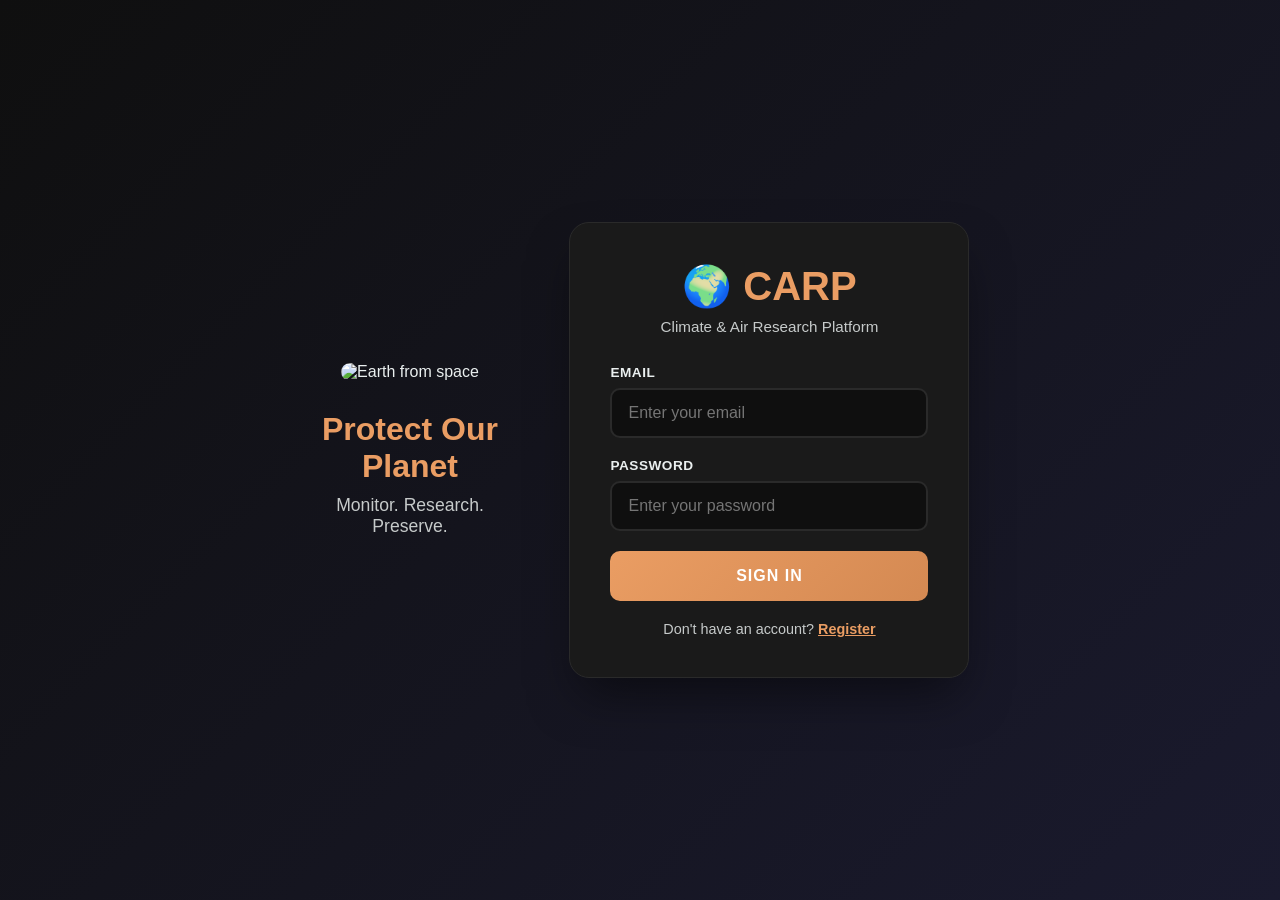
==== index.html @ 985a2e58 "Design Overhaul & Implementation of Features V1" ====
<!DOCTYPE html>
<html lang="en">
<head>
    <meta charset="UTF-8">
    <meta name="viewport" content="width=device-width, initial-scale=1.0">
    <title>CARP – Climate & Air Research Platform</title>
    <script src="https://cdn.jsdelivr.net/npm/chart.js"></script>
    <link rel="stylesheet" href="https://unpkg.com/leaflet@1.9.4/dist/leaflet.css" />
    <script src="https://unpkg.com/leaflet@1.9.4/dist/leaflet.js"></script>
    <style>
        * {
            margin: 0;
            padding: 0;
            box-sizing: border-box;
        }

        :root {
            --primary: #EA9D63;
            --primary-dark: #d48952;
            --bg-dark: #0F0F0F;
            --surface-dark: #1A1A1A;
            --surface-dark-2: #252525;
            --accent-blue: #A2B7C7;
            --accent-green: #27AE60;
            --accent-red: #E74C3C;
            --text-dark: #EAEFEF;
            --muted-dark: #C6CACA;
            --border-dark: #2A2A2A;
            --danger: #E74C3C;
            --warning: #F39C12;
            --success: #27AE60;
            
            --bg-light: #F5F7FA;
            --surface-light: #FFFFFF;
            --surface-light-2: #F0F2F5;
            --text-light: #111111;
            --muted-light: #6B7280;
            --border-light: #E5E7EB;
        }

        body {
            font-family: 'Segoe UI', Tahoma, Geneva, Verdana, sans-serif;
            background-color: #0F0F0F;
            color: #EAEFEF;
            min-height: 100vh;
            transition: all 0.3s ease;
        }

        body.light-mode {
            background-color: #F5F7FA;
            color: #111111;
        }

        /* Auth Container - MUST BE VISIBLE BY DEFAULT */
        #auth-container {
            position: fixed;
            top: 0;
            left: 0;
            width: 100%;
            height: 100%;
            background: linear-gradient(135deg, #0F0F0F 0%, #1a1a2e 100%);
            display: flex;
            justify-content: center;
            align-items: center;
            z-index: 1000;
        }

        body.light-mode #auth-container {
            background: linear-gradient(135deg, #F5F7FA 0%, #e8eaf6 100%);
        }

        .auth-wrapper {
            display: flex;
            gap: 60px;
            align-items: center;
            max-width: 1100px;
            padding: 20px;
        }

        .auth-visual {
            flex: 1;
            text-align: center;
        }

        .auth-visual img {
            width: 400px;
            height: 400px;
            object-fit: cover;
            border-radius: 20px;
            box-shadow: 0 25px 50px -12px rgba(234, 157, 99, 0.4);
        }

        .auth-visual h2 {
            margin-top: 30px;
            font-size: 2rem;
            color: #EA9D63;
            font-weight: 700;
        }

        .auth-visual p {
            margin-top: 10px;
            color: #C6CACA;
            font-size: 1.1rem;
        }

        .auth-box {
            flex: 0 0 400px;
            background: #1A1A1A;
            padding: 40px;
            border-radius: 20px;
            border: 1px solid #2A2A2A;
            box-shadow: 0 25px 50px -12px rgba(0, 0, 0, 0.5);
        }

        body.light-mode .auth-box {
            background: #FFFFFF;
            border: 1px solid #E5E7EB;
        }

        .auth-logo {
            text-align: center;
            margin-bottom: 30px;
        }

        .auth-logo h1 {
            color: #EA9D63;
            font-size: 2.5rem;
            margin-bottom: 8px;
        }

        .auth-logo p {
            color: #C6CACA;
            font-size: 0.95rem;
        }

        body.light-mode .auth-logo p {
            color: #6B7280;
        }

        .form-group {
            margin-bottom: 20px;
        }

        .form-group label {
            display: block;
            margin-bottom: 8px;
            font-size: 0.85rem;
            font-weight: 600;
            color: #EAEFEF;
            text-transform: uppercase;
            letter-spacing: 0.5px;
        }

        body.light-mode .form-group label {
            color: #111111;
        }

        .form-group input {
            width: 100%;
            padding: 14px 16px;
            background: #0F0F0F;
            border: 2px solid #2A2A2A;
            border-radius: 10px;
            color: #EAEFEF;
            font-size: 1rem;
        }

        body.light-mode .form-group input {
            background: #F5F7FA;
            border: 2px solid #E5E7EB;
            color: #111111;
        }

        .btn {
            width: 100%;
            padding: 16px;
            background: linear-gradient(135deg, #EA9D63 0%, #d48952 100%);
            color: white;
            border: none;
            border-radius: 10px;
            font-size: 1rem;
            font-weight: 700;
            cursor: pointer;
            transition: all 0.3s;
            text-transform: uppercase;
            letter-spacing: 1px;
        }

        .btn:hover {
            transform: translateY(-2px);
            box-shadow: 0 10px 30px rgba(234, 157, 99, 0.4);
        }

        .auth-toggle {
            text-align: center;
            margin-top: 20px;
            color: #C6CACA;
            font-size: 0.9rem;
        }

        body.light-mode .auth-toggle {
            color: #6B7280;
        }

        .auth-toggle span {
            color: #EA9D63;
            cursor: pointer;
            font-weight: 700;
            text-decoration: underline;
        }

        .error-msg {
            color: #E74C3C;
            text-align: center;
            margin-top: 15px;
            font-size: 0.9rem;
            padding: 8px;
            background: rgba(231, 76, 60, 0.1);
            border-radius: 8px;
            display: none;
        }

        .error-msg.show {
            display: block;
        }

        /* App Container - HIDDEN BY DEFAULT */
        #app-container {
            display: none;
        }

        #app-container.active {
            display: block;
        }

        /* Top Navigation */
        .top-nav {
            background: rgba(26, 26, 26, 0.95);
            border-bottom: 1px solid #2A2A2A;
            padding: 0 30px;
            display: flex;
            justify-content: space-between;
            align-items: center;
            position: sticky;
            top: 0;
            z-index: 100;
            backdrop-filter: blur(20px);
        }

        body.light-mode .top-nav {
            background: rgba(255, 255, 255, 0.95);
            border-bottom: 1px solid #E5E7EB;
        }

        .nav-brand h2 {
            color: #EA9D63;
            font-size: 1.6rem;
            padding: 15px 0;
        }

        .nav-links {
            display: flex;
            gap: 5px;
            list-style: none;
        }

        .nav-link {
            padding: 10px 18px;
            color: #C6CACA;
            text-decoration: none;
            border-radius: 8px;
            cursor: pointer;
            transition: all 0.3s;
            font-weight: 500;
            font-size: 0.9rem;
            border: none;
            background: none;
        }

        body.light-mode .nav-link {
            color: #6B7280;
        }

        .nav-link:hover, .nav-link.active {
            background: rgba(234, 157, 99, 0.1);
            color: #EA9D63;
        }

        .nav-actions {
            display: flex;
            align-items: center;
            gap: 15px;
        }

        .theme-toggle {
            background: #252525;
            border: 1px solid #2A2A2A;
            color: #EAEFEF;
            padding: 8px 16px;
            border-radius: 20px;
            cursor: pointer;
            font-size: 0.9rem;
            display: flex;
            align-items: center;
            gap: 8px;
        }

        body.light-mode .theme-toggle {
            background: #F0F2F5;
            border: 1px solid #E5E7EB;
            color: #111111;
        }

        .user-info {
            display: flex;
            align-items: center;
            gap: 10px;
        }

        .user-name {
            font-weight: 600;
            color: #EAEFEF;
        }

        body.light-mode .user-name {
            color: #111111;
        }

        .logout-btn {
            background: transparent;
            border: 2px solid #E74C3C;
            color: #E74C3C;
            padding: 6px 14px;
            border-radius: 6px;
            cursor: pointer;
            font-size: 0.8rem;
            font-weight: 600;
        }

        .logout-btn:hover {
            background: #E74C3C;
            color: white;
        }

        /* Main Content */
        .main-content {
            padding: 30px;
            max-width: 1400px;
            margin: 0 auto;
        }

        .page-section {
            display: none;
            animation: fadeIn 0.5s ease;
        }

        .page-section.active {
            display: block;
        }

        @keyframes fadeIn {
            from { opacity: 0; transform: translateY(20px); }
            to { opacity: 1; transform: translateY(0); }
        }

        .page-header {
            margin-bottom: 30px;
            display: flex;
            justify-content: space-between;
            align-items: flex-end;
        }

        .page-title h2 {
            font-size: 2.2rem;
            font-weight: 700;
            margin-bottom: 8px;
            color: #EAEFEF;
        }

        body.light-mode .page-title h2 {
            color: #111111;
        }

        .page-title p {
            color: #C6CACA;
        }

        body.light-mode .page-title p {
            color: #6B7280;
        }

        .btn-secondary {
            padding: 10px 20px;
            background: #252525;
            border: 1px solid #2A2A2A;
            color: #EAEFEF;
            border-radius: 10px;
            cursor: pointer;
            font-size: 0.9rem;
            font-weight: 600;
            transition: all 0.3s;
        }

        body.light-mode .btn-secondary {
            background: #F0F2F5;
            border: 1px solid #E5E7EB;
            color: #111111;
        }

        /* Stats */
        .stats-bar {
            display: grid;
            grid-template-columns: repeat(4, 1fr);
            gap: 20px;
            margin-bottom: 30px;
        }

        .stat-item {
            background: #1A1A1A;
            border: 1px solid #2A2A2A;
            border-radius: 16px;
            padding: 24px;
            text-align: center;
        }

        body.light-mode .stat-item {
            background: #FFFFFF;
            border: 1px solid #E5E7EB;
        }

        .stat-number {
            font-size: 2.2rem;
            font-weight: 800;
            color: #EA9D63;
            margin-bottom: 5px;
        }

        .stat-label {
            font-size: 0.85rem;
            color: #C6CACA;
            text-transform: uppercase;
            letter-spacing: 1px;
        }

        body.light-mode .stat-label {
            color: #6B7280;
        }

        /* Cards */
        .card-grid {
            display: grid;
            grid-template-columns: repeat(auto-fit, minmax(280px, 1fr));
            gap: 20px;
            margin-bottom: 30px;
        }

        .card {
            background: #1A1A1A;
            border: 1px solid #2A2A2A;
            border-radius: 16px;
            padding: 24px;
            transition: all 0.3s;
        }

        body.light-mode .card {
            background: #FFFFFF;
            border: 1px solid #E5E7EB;
        }

        .card:hover {
            transform: translateY(-5px);
            box-shadow: 0 20px 40px rgba(0,0,0,0.3);
        }

        .card-header {
            display: flex;
            justify-content: space-between;
            align-items: flex-start;
            margin-bottom: 15px;
        }

        .card-icon {
            width: 50px;
            height: 50px;
            border-radius: 12px;
            display: flex;
            align-items: center;
            justify-content: center;
            font-size: 1.5rem;
            background: rgba(234, 157, 99, 0.2);
        }

        .card-trend {
            display: flex;
            align-items: center;
            gap: 4px;
            font-size: 0.85rem;
            font-weight: 600;
            padding: 6px 12px;
            border-radius: 20px;
        }

        .trend-up { background: rgba(231, 76, 60, 0.15); color: #E74C3C; }
        .trend-down { background: rgba(39, 174, 96, 0.15); color: #27AE60; }
        .trend-stable { background: rgba(162, 183, 199, 0.15); color: #A2B7C7; }

        .card-label {
            font-size: 0.8rem;
            color: #C6CACA;
            text-transform: uppercase;
            letter-spacing: 1px;
            margin-bottom: 8px;
        }

        body.light-mode .card-label {
            color: #6B7280;
        }

        .card-value {
            font-size: 2.5rem;
            font-weight: 800;
            color: #EAEFEF;
            margin-bottom: 5px;
        }

        body.light-mode .card-value {
            color: #111111;
        }

        .card-unit {
            font-size: 0.9rem;
            color: #C6CACA;
        }

        body.light-mode .card-unit {
            color: #6B7280;
        }

        /* Image Cards */
        .image-card {
            position: relative;
            height: 200px;
            border-radius: 16px;
            overflow: hidden;
            cursor: pointer;
            border: 1px solid #2A2A2A;
        }

        body.light-mode .image-card {
            border: 1px solid #E5E7EB;
        }

        .image-card img {
            width: 100%;
            height: 100%;
            object-fit: cover;
            transition: transform 0.5s;
        }

        .image-card:hover img {
            transform: scale(1.1);
        }

        .image-card-overlay {
            position: absolute;
            bottom: 0;
            left: 0;
            right: 0;
            padding: 20px;
            background: linear-gradient(to top, rgba(0,0,0,0.9), transparent);
            color: white;
        }

        .image-card-title {
            font-size: 1.2rem;
            font-weight: 700;
            margin-bottom: 5px;
        }

        /* Charts */
        .chart-container {
            background: #1A1A1A;
            border: 1px solid #2A2A2A;
            border-radius: 16px;
            padding: 24px;
            margin-bottom: 24px;
        }

        body.light-mode .chart-container {
            background: #FFFFFF;
            border: 1px solid #E5E7EB;
        }

        .chart-header {
            display: flex;
            justify-content: space-between;
            align-items: center;
            margin-bottom: 20px;
        }

        .chart-title {
            font-size: 1.2rem;
            font-weight: 700;
            color: #EAEFEF;
        }

        body.light-mode .chart-title {
            color: #111111;
        }

        .chart-filters {
            display: flex;
            gap: 8px;
        }

        .filter-btn {
            padding: 6px 14px;
            background: #252525;
            border: 1px solid #2A2A2A;
            color: #C6CACA;
            border-radius: 8px;
            cursor: pointer;
            font-size: 0.8rem;
            font-weight: 600;
        }

        body.light-mode .filter-btn {
            background: #F0F2F5;
            border: 1px solid #E5E7EB;
            color: #6B7280;
        }

        .filter-btn.active, .filter-btn:hover {
            background: #EA9D63;
            color: white;
            border-color: #EA9D63;
        }

        /* Map */
        .map-container {
            background: #1A1A1A;
            border: 1px solid #2A2A2A;
            border-radius: 16px;
            overflow: hidden;
            margin-bottom: 24px;
        }

        body.light-mode .map-container {
            background: #FFFFFF;
            border: 1px solid #E5E7EB;
        }

        .map-header {
            padding: 20px 24px;
            border-bottom: 1px solid #2A2A2A;
            display: flex;
            justify-content: space-between;
            align-items: center;
        }

        body.light-mode .map-header {
            border-bottom: 1px solid #E5E7EB;
        }

        #map {
            height: 500px;
            width: 100%;
        }

        /* Tables */
        .table-container {
            background: #1A1A1A;
            border: 1px solid #2A2A2A;
            border-radius: 16px;
            overflow: hidden;
        }

        body.light-mode .table-container {
            background: #FFFFFF;
            border: 1px solid #E5E7EB;
        }

        .table-header {
            padding: 20px 24px;
            border-bottom: 1px solid #2A2A2A;
            display: flex;
            justify-content: space-between;
            align-items: center;
            flex-wrap: wrap;
            gap: 15px;
        }

        body.light-mode .table-header {
            border-bottom: 1px solid #E5E7EB;
        }

        .search-bar {
            flex: 1;
            min-width: 250px;
            padding: 12px 18px;
            background: #0F0F0F;
            border: 2px solid #2A2A2A;
            border-radius: 10px;
            color: #EAEFEF;
            font-size: 0.95rem;
        }

        body.light-mode .search-bar {
            background: #F5F7FA;
            border: 2px solid #E5E7EB;
            color: #111111;
        }

        .data-table {
            width: 100%;
            border-collapse: collapse;
        }

        .data-table th {
            background: #252525;
            color: #EA9D63;
            font-weight: 700;
            font-size: 0.75rem;
            text-transform: uppercase;
            letter-spacing: 1px;
            padding: 16px 24px;
            text-align: left;
        }

        body.light-mode .data-table th {
            background: #F0F2F5;
        }

        .data-table td {
            padding: 16px 24px;
            border-bottom: 1px solid #2A2A2A;
            color: #EAEFEF;
            font-size: 0.95rem;
        }

        body.light-mode .data-table td {
            border-bottom: 1px solid #E5E7EB;
            color: #111111;
        }

        .country-cell {
            display: flex;
            align-items: center;
            gap: 12px;
        }

        .badge {
            padding: 6px 14px;
            border-radius: 20px;
            font-size: 0.8rem;
            font-weight: 700;
            text-transform: uppercase;
        }

        .badge-good { background: rgba(39, 174, 96, 0.15); color: #27AE60; }
        .badge-moderate { background: rgba(243, 156, 18, 0.15); color: #F39C12; }
        .badge-poor { background: rgba(231, 76, 60, 0.15); color: #E74C3C; }
        .badge-hazardous { background: rgba(155, 89, 182, 0.15); color: #9B59B6; }

        /* Alerts */
        .alerts-grid {
            display: grid;
            gap: 16px;
        }

        .alert-card {
            background: #1A1A1A;
            border-radius: 16px;
            padding: 24px;
            display: flex;
            align-items: flex-start;
            gap: 20px;
            border: 1px solid #2A2A2A;
            border-left: 4px solid;
        }

        body.light-mode .alert-card {
            background: #FFFFFF;
            border: 1px solid #E5E7EB;
        }

        .alert-warning { border-left-color: #F39C12; }
        .alert-danger { border-left-color: #E74C3C; }
        .alert-success { border-left-color: #27AE60; }

        .alert-icon-box {
            width: 60px;
            height: 60px;
            border-radius: 16px;
            display: flex;
            align-items: center;
            justify-content: center;
            font-size: 1.8rem;
            flex-shrink: 0;
        }

        .alert-warning .alert-icon-box { background: rgba(245, 158, 11, 0.15); }
        .alert-danger .alert-icon-box { background: rgba(239, 68, 68, 0.15); }
        .alert-success .alert-icon-box { background: rgba(16, 185, 129, 0.15); }

        .alert-content h4 {
            font-size: 1.1rem;
            font-weight: 700;
            margin-bottom: 8px;
            color: #EAEFEF;
        }

        body.light-mode .alert-content h4 {
            color: #111111;
        }

        .alert-content p {
            color: #C6CACA;
            font-size: 0.95rem;
            line-height: 1.6;
        }

        body.light-mode .alert-content p {
            color: #6B7280;
        }

        .alert-meta {
            display: flex;
            gap: 20px;
            margin-top: 12px;
            font-size: 0.85rem;
            color: #C6CACA;
        }

        /* News */
        .news-grid {
            display: grid;
            grid-template-columns: repeat(auto-fit, minmax(320px, 1fr));
            gap: 24px;
        }

        .news-card {
            background: #1A1A1A;
            border: 1px solid #2A2A2A;
            border-radius: 16px;
            overflow: hidden;
            transition: all 0.3s;
        }

        body.light-mode .news-card {
            background: #FFFFFF;
            border: 1px solid #E5E7EB;
        }

        .news-card:hover {
            transform: translateY(-8px);
            box-shadow: 0 20px 40px rgba(0,0,0,0.3);
        }

        .news-image {
            width: 100%;
            height: 200px;
            object-fit: cover;
        }

        .news-content {
            padding: 24px;
        }

        .news-date {
            font-size: 0.8rem;
            color: #EA9D63;
            font-weight: 700;
            margin-bottom: 10px;
        }

        .news-title {
            font-size: 1.15rem;
            font-weight: 700;
            color: #EAEFEF;
            margin-bottom: 12px;
        }

        body.light-mode .news-title {
            color: #111111;
        }

        .news-excerpt {
            font-size: 0.9rem;
            color: #C6CACA;
            line-height: 1.7;
        }

        body.light-mode .news-excerpt {
            color: #6B7280;
        }

        /* Comparison */
        .comparison-tool {
            background: #1A1A1A;
            border: 1px solid #2A2A2A;
            border-radius: 16px;
            padding: 30px;
        }

        body.light-mode .comparison-tool {
            background: #FFFFFF;
            border: 1px solid #E5E7EB;
        }

        .comparison-selectors {
            display: flex;
            gap: 20px;
            margin-bottom: 30px;
            flex-wrap: wrap;
        }

        .city-selector {
            flex: 1;
            min-width: 200px;
        }

        .city-selector label {
            display: block;
            margin-bottom: 10px;
            font-size: 0.85rem;
            font-weight: 600;
            color: #C6CACA;
            text-transform: uppercase;
        }

        body.light-mode .city-selector label {
            color: #6B7280;
        }

        .city-selector select {
            width: 100%;
            padding: 14px;
            background: #0F0F0F;
            border: 2px solid #2A2A2A;
            border-radius: 12px;
            color: #EAEFEF;
            font-size: 1rem;
        }

        body.light-mode .city-selector select {
            background: #F5F7FA;
            border: 2px solid #E5E7EB;
            color: #111111;
        }

        /* About */
        .about-hero {
            background: linear-gradient(135deg, rgba(234, 157, 99, 0.1) 0%, rgba(162, 183, 199, 0.1) 100%);
            border-radius: 24px;
            padding: 60px;
            text-align: center;
            margin-bottom: 40px;
            border: 1px solid #2A2A2A;
        }

        body.light-mode .about-hero {
            border: 1px solid #E5E7EB;
        }

        .about-hero img {
            width: 120px;
            height: 120px;
            border-radius: 50%;
            margin-bottom: 30px;
            box-shadow: 0 20px 40px rgba(234, 157, 99, 0.3);
            border: 4px solid #1A1A1A;
        }

        body.light-mode .about-hero img {
            border: 4px solid #FFFFFF;
        }

        .about-hero h3 {
            font-size: 2.2rem;
            font-weight: 800;
            margin-bottom: 20px;
            color: #EAEFEF;
        }

        body.light-mode .about-hero h3 {
            color: #111111;
        }

        .about-hero p {
            font-size: 1.1rem;
            color: #C6CACA;
            max-width: 700px;
            margin: 0 auto;
            line-height: 1.9;
        }

        body.light-mode .about-hero p {
            color: #6B7280;
        }

        .team-grid {
            display: grid;
            grid-template-columns: repeat(auto-fit, minmax(240px, 1fr));
            gap: 24px;
            margin-top: 30px;
        }

        .team-card {
            background: #1A1A1A;
            border: 1px solid #2A2A2A;
            border-radius: 20px;
            padding: 35px 25px;
            text-align: center;
            transition: all 0.3s;
        }

        body.light-mode .team-card {
            background: #FFFFFF;
            border: 1px solid #E5E7EB;
        }

        .team-card:hover {
            transform: translateY(-10px);
            box-shadow: 0 25px 50px rgba(0,0,0,0.2);
        }

        .team-avatar {
            width: 90px;
            height: 90px;
            border-radius: 50%;
            background: linear-gradient(135deg, #EA9D63 0%, #A2B7C7 100%);
            margin: 0 auto 20px;
            display: flex;
            align-items: center;
            justify-content: center;
            font-size: 2rem;
            color: white;
            font-weight: 800;
        }

        .team-name {
            font-size: 1.2rem;
            font-weight: 700;
            color: #EAEFEF;
            margin-bottom: 6px;
        }

        body.light-mode .team-name {
            color: #111111;
        }

        .team-role {
            font-size: 0.9rem;
            color: #EA9D63;
            font-weight: 600;
        }

        /* Loading */
        .loading {
            display: inline-block;
            width: 24px;
            height: 24px;
            border: 3px solid #2A2A2A;
            border-top: 3px solid #EA9D63;
            border-radius: 50%;
            animation: spin 1s linear infinite;
        }

        @keyframes spin {
            to { transform: rotate(360deg); }
        }

        .hidden {
            display: none !important;
        }

        /* No alerts */
        .no-alerts {
            text-align: center;
            padding: 80px 20px;
            color: #C6CACA;
        }

        body.light-mode .no-alerts {
            color: #6B7280;
        }

        .no-alerts-icon {
            font-size: 5rem;
            margin-bottom: 20px;
            opacity: 0.5;
        }

        /* Responsive */
        @media (max-width: 1024px) {
            .auth-wrapper {
                flex-direction: column;
            }
            .auth-visual {
                display: none;
            }
            .stats-bar {
                grid-template-columns: repeat(2, 1fr);
            }
        }

        @media (max-width: 768px) {
            .top-nav {
                flex-direction: column;
                padding: 15px;
            }
            .nav-links {
                flex-wrap: wrap;
                justify-content: center;
                margin: 10px 0;
            }
            .main-content {
                padding: 20px;
            }
            .stats-bar {
                grid-template-columns: 1fr;
            }
        }
    </style>
</head>
<body>
    <!-- Auth Container -->
    <div id="auth-container">
        <div class="auth-wrapper">
            <div class="auth-visual">
                <img src="https://images.unsplash.com/photo-1464822759023-fed622ff2c3b?w=800&q=80" alt="Earth from space">
                <h2>Protect Our Planet</h2>
                <p>Monitor. Research. Preserve.</p>
            </div>
            
            <div class="auth-box" id="login-form">
                <div class="auth-logo">
                    <h1>🌍 CARP</h1>
                    <p>Climate & Air Research Platform</p>
                </div>
                
                <div class="form-group">
                    <label>Email</label>
                    <input type="email" id="login-email" placeholder="Enter your email">
                </div>
                
                <div class="form-group">
                    <label>Password</label>
                    <input type="password" id="login-password" placeholder="Enter your password">
                </div>
                
                <button class="btn" onclick="handleLogin()">Sign In</button>
                
                <div class="auth-toggle">
                    Don't have an account? <span onclick="toggleAuth('register')">Register</span>
                </div>
                
                <div class="error-msg" id="login-error"></div>
            </div>

            <div class="auth-box hidden" id="register-form">
                <div class="auth-logo">
                    <h1>🌍 CARP</h1>
                    <p>Join the Research Community</p>
                </div>
                
                <div class="form-group">
                    <label>Full Name</label>
                    <input type="text" id="reg-name" placeholder="Enter your full name">
                </div>
                
                <div class="form-group">
                    <label>Email</label>
                    <input type="email" id="reg-email" placeholder="Enter your email">
                </div>
                
                <div class="form-group">
                    <label>Password</label>
                    <input type="password" id="reg-password" placeholder="Create password">
                </div>
                
                <div class="form-group">
                    <label>Confirm Password</label>
                    <input type="password" id="reg-confirm" placeholder="Confirm password">
                </div>
                
                <button class="btn" onclick="handleRegister()">Create Account</button>
                
                <div class="auth-toggle">
                    Already have an account? <span onclick="toggleAuth('login')">Sign In</span>
                </div>
                
                <div class="error-msg" id="reg-error"></div>
            </div>
        </div>
    </div>

    <!-- App Container -->
    <div id="app-container">
        <nav class="top-nav">
            <div class="nav-brand">
                <h2>🌍 CARP</h2>
            </div>
            
            <ul class="nav-links">
                <li><button class="nav-link active" onclick="navigateTo('dashboard', this)">Dashboard</button></li>
                <li><button class="nav-link" onclick="navigateTo('map', this)">Live Map</button></li>
                <li><button class="nav-link" onclick="navigateTo('countries', this)">Countries</button></li>
                <li><button class="nav-link" onclick="navigateTo('compare', this)">Compare</button></li>
                <li><button class="nav-link" onclick="navigateTo('analytics', this)">Analytics</button></li>
                <li><button class="nav-link" onclick="navigateTo('trends', this)">Trends</button></li>
                <li><button class="nav-link" onclick="navigateTo('alerts', this)">Alerts</button></li>
                <li><button class="nav-link" onclick="navigateTo('news', this)">News</button></li>
                <li><button class="nav-link" onclick="navigateTo('about', this)">About</button></li>
            </ul>
            
            <div class="nav-actions">
                <button class="theme-toggle" onclick="toggleTheme()">
                    <span id="theme-icon">🌙</span>
                    <span id="theme-text">Dark</span>
                </button>
                <div class="user-info">
                    
                    <span class="user-name" id="current-user">User</span>
                    <button class="logout-btn" onclick="handleLogout()">Logout</button>
                </div>
            </div>
        </nav>

        <main class="main-content">
            <!-- Dashboard -->
            <section id="dashboard" class="page-section active">
                <div class="page-header">
                    <div class="page-title">
                        <h2>Dashboard</h2>
                        <p>Global environmental monitoring overview</p>
                    </div>
                    <div class="header-actions">
                        <button class="btn-secondary" onclick="refreshData()">🔄 Refresh</button>
                        <button class="btn-secondary" onclick="exportData()">📥 Export</button>
                    </div>
                </div>

                <div class="stats-bar">
                    <div class="stat-item">
                        <div class="stat-number" id="stat-monitors">156</div>
                        <div class="stat-label">Active Monitors</div>
                    </div>
                    <div class="stat-item">
                        <div class="stat-number" id="stat-countries">48</div>
                        <div class="stat-label">Countries</div>
                    </div>
                    <div class="stat-item">
                        <div class="stat-number" id="stat-cities">342</div>
                        <div class="stat-label">Cities</div>
                    </div>
                    <div class="stat-item">
                        <div class="stat-number" id="stat-alerts">12</div>
                        <div class="stat-label">Active Alerts</div>
                    </div>
                </div>

                <div class="card-grid">
                    <div class="card">
                        <div class="card-header">
                            <div class="card-icon">💨</div>
                            <div class="card-trend trend-up">↑ 12%</div>
                        </div>
                        <div class="card-label">Air Quality Index</div>
                        <div class="card-value" id="aqi-value">--</div>
                        <div class="card-unit">PM2.5 µg/m³</div>
                    </div>
                    <div class="card">
                        <div class="card-header">
                            <div class="card-icon">🌡️</div>
                            <div class="card-trend trend-down">↓ 3%</div>
                        </div>
                        <div class="card-label">Temperature</div>
                        <div class="card-value" id="temp-value">--</div>
                        <div class="card-unit">Celsius</div>
                    </div>
                    <div class="card">
                        <div class="card-header">
                            <div class="card-icon">💧</div>
                            <div class="card-trend trend-stable">→ 0%</div>
                        </div>
                        <div class="card-label">Humidity</div>
                        <div class="card-value" id="humidity-value">--</div>
                        <div class="card-unit">Relative %</div>
                    </div>
                    <div class="card">
                        <div class="card-header">
                            <div class="card-icon">🌪️</div>
                            <div class="card-trend trend-down">↓ 8%</div>
                        </div>
                        <div class="card-label">Wind Speed</div>
                        <div class="card-value" id="wind-value">--</div>
                        <div class="card-unit">km/h</div>
                    </div>
                </div>

                <div class="chart-container">
                    <div class="chart-header">
                        <div class="chart-title">Real-time Pollution Levels - Major Cities</div>
                        <div class="chart-filters">
                            <button class="filter-btn active">24H</button>
                            <button class="filter-btn">7D</button>
                            <button class="filter-btn">30D</button>
                        </div>
                    </div>
                    <div style="height: 350px; position: relative;">
                        <canvas id="dashboardChart"></canvas>
                    </div>
                </div>

                <div class="card-grid">
                    <div class="image-card" onclick="navigateTo('alerts', document.querySelectorAll('.nav-link')[6])">
                        <img src="https://images.unsplash.com/photo-1504711434969-e33886168f5c?w=600&q=80" alt="Air pollution">
                        <div class="image-card-overlay">
                            <div class="image-card-title">Active Alerts</div>
                            <div class="image-card-subtitle">View current warnings</div>
                        </div>
                    </div>
                    <div class="image-card" onclick="navigateTo('map', document.querySelectorAll('.nav-link')[1])">
                        <img src="https://images.unsplash.com/photo-1524661135-423995f22d0b?w=600&q=80" alt="World map">
                        <div class="image-card-overlay">
                            <div class="image-card-title">Global Map</div>
                            <div class="image-card-subtitle">Explore monitoring stations</div>
                        </div>
                    </div>
                    <div class="image-card" onclick="navigateTo('news', document.querySelectorAll('.nav-link')[7])">
                        <img src="https://images.unsplash.com/photo-1504711434969-e33886168f5c?w=600&q=80" alt="News">
                        <div class="image-card-overlay">
                            <div class="image-card-title">Latest News</div>
                            <div class="image-card-subtitle">Climate research updates</div>
                        </div>
                    </div>
                </div>
            </section>

            <!-- Map Section -->
            <section id="map" class="page-section">
                <div class="page-header">
                    <div class="page-title">
                        <h2>Live Monitoring Map</h2>
                        <p>Interactive air quality stations worldwide</p>
                    </div>
                </div>
                
                <div class="map-container">
                    <div class="map-header">
                        <div>
                            <strong>🗺️ Global Air Quality Monitor Network</strong>
                            <div style="font-size: 0.85rem; color: #C6CACA; margin-top: 5px;">Click markers for detailed readings</div>
                        </div>
                        <div class="chart-filters">
                            <button class="filter-btn active">All</button>
                            <button class="filter-btn">Good</button>
                            <button class="filter-btn">Moderate</button>
                            <button class="filter-btn">Poor</button>
                        </div>
                    </div>
                    <div id="map"></div>
                </div>
            </section>

            <!-- Countries -->
            <section id="countries" class="page-section">
                <div class="page-header">
                    <div class="page-title">
                        <h2>Countries</h2>
                        <p>Comprehensive air quality data by region</p>
                    </div>
                    <button class="btn-secondary" onclick="loadCountriesData()">🔄 Refresh Data</button>
                </div>
                
                <div class="table-container">
                    <div class="table-header">
                        <input type="text" class="search-bar" id="country-search" placeholder="Search countries, cities, or regions..." oninput="filterCountries()">
                        <div class="chart-filters">
                            <button class="filter-btn active">All Regions</button>
                            <button class="filter-btn">Asia</button>
                            <button class="filter-btn">Americas</button>
                            <button class="filter-btn">Europe</button>
                        </div>
                    </div>
                    <table class="data-table">
                        <thead>
                            <tr>
                                <th>Country</th>
                                <th>City</th>
                                <th>Region</th>
                                <th>PM2.5</th>
                                <th>PM10</th>
                                <th>AQI Status</th>
                                <th>Last Updated</th>
                            </tr>
                        </thead>
                        <tbody id="countries-table-body">
                            <tr><td colspan="7" style="text-align: center; padding: 40px;"><div class="loading"></div> Loading global data...</td></tr>
                        </tbody>
                    </table>
                </div>
            </section>

            <!-- Compare -->
            <section id="compare" class="page-section">
                <div class="page-header">
                    <div class="page-title">
                        <h2>City Comparison</h2>
                        <p>Compare air quality metrics between locations</p>
                    </div>
                </div>

                <div class="comparison-tool">
                    <div class="comparison-selectors">
                        <div class="city-selector">
                            <label>City A</label>
                            <select id="city-a" onchange="updateComparison()">
                                <option value="manila">Manila, Philippines</option>
                                <option value="beijing">Beijing, China</option>
                                <option value="delhi">Delhi, India</option>
                                <option value="tokyo">Tokyo, Japan</option>
                                <option value="london">London, UK</option>
                                <option value="ny">New York, USA</option>
                            </select>
                        </div>
                        <div class="city-selector">
                            <label>City B</label>
                            <select id="city-b" onchange="updateComparison()">
                                <option value="beijing" selected>Beijing, China</option>
                                <option value="manila">Manila, Philippines</option>
                                <option value="delhi">Delhi, India</option>
                                <option value="tokyo">Tokyo, Japan</option>
                                <option value="london">London, UK</option>
                                <option value="ny">New York, USA</option>
                            </select>
                        </div>
                    </div>
                    <div style="height: 400px; position: relative;">
                        <canvas id="comparisonChart"></canvas>
                    </div>
                </div>
            </section>

            <!-- Analytics -->
            <section id="analytics" class="page-section">
                <div class="page-header">
                    <div class="page-title">
                        <h2>Analytics</h2>
                        <p>Deep insights and statistical analysis</p>
                    </div>
                </div>
                
                <div class="card-grid">
                    <div class="chart-container" style="grid-column: span 2;">
                        <div class="chart-header">
                            <div class="chart-title">Historical Pollution Trends (5 Years)</div>
                        </div>
                        <div style="height: 350px; position: relative;">
                            <canvas id="historyChart"></canvas>
                        </div>
                    </div>
                    <div class="chart-container">
                        <div class="chart-header">
                            <div class="chart-title">Pollution by Source</div>
                        </div>
                        <div style="height: 350px; position: relative;">
                            <canvas id="sourceChart"></canvas>
                        </div>
                    </div>
                </div>

                <div class="chart-container">
                    <div class="chart-header">
                        <div class="chart-title">Regional Comparison</div>
                    </div>
                    <div style="height: 400px; position: relative;">
                        <canvas id="analyticsChart"></canvas>
                    </div>
                </div>
            </section>

            <!-- Trends -->
            <section id="trends" class="page-section">
                <div class="page-header">
                    <div class="page-title">
                        <h2>Trend Analysis</h2>
                        <p>Movement patterns and predictions</p>
                    </div>
                </div>
                
                <div class="card-grid" id="trends-container">
                    <!-- Generated by JS -->
                </div>

                <div class="chart-container">
                    <div class="chart-header">
                        <div class="chart-title">30-Day Forecast Model</div>
                    </div>
                    <div style="height: 400px; position: relative;">
                        <canvas id="forecastChart"></canvas>
                    </div>
                </div>
            </section>

            <!-- Alerts -->
            <section id="alerts" class="page-section">
                <div class="page-header">
                    <div class="page-title">
                        <h2>Active Alerts</h2>
                        <p>Real-time air quality warnings</p>
                    </div>
                    <button class="btn-secondary" onclick="checkAlerts()">🔔 Check New</button>
                </div>
                
                <div class="alerts-grid" id="alerts-container">
                    <!-- Generated by JS -->
                </div>
            </section>

            <!-- News -->
            <section id="news" class="page-section">
                <div class="page-header">
                    <div class="page-title">
                        <h2>Climate News</h2>
                        <p>Latest research and environmental updates</p>
                    </div>
                </div>
                
                <div class="news-grid" id="news-container">
                    <!-- Generated by JS -->
                </div>
            </section>

            <!-- About -->
            <section id="about" class="page-section">
                <div class="about-hero">
                    <img src="https://images.unsplash.com/photo-1446776811953-b23d57bd21aa?w=400&q=80" alt="Earth">
                    <h3>About CARP</h3>
                    <p>CARP (Climate & Air Research Platform) monitors global air quality and environmental data for research and awareness. Our mission is to provide accurate, real-time environmental intelligence to researchers, policymakers, and citizens worldwide.</p>
                </div>

                <div class="chart-container" style="margin-bottom: 30px;">
                    <h3 style="margin-bottom: 24px; color: #EA9D63; font-size: 1.5rem;">Development Team</h3>
                    <div class="team-grid">
                        <div class="team-card">
                            <div class="team-avatar">AS</div>
                            <div class="team-name">Angela Sedigo</div>
                            <div class="team-role">Developer</div>
                        </div>
                        <div class="team-card">
                            <div class="team-avatar">JP</div>
                            <div class="team-name">John Mareign Punzalan</div>
                            <div class="team-role">Developer</div>
                        </div>
                        <div class="team-card">
                            <div class="team-avatar">RD</div>
                            <div class="team-name">Rommel Andrei L. De Leon</div>
                            <div class="team-role">Developer</div>
                        </div>
                        <div class="team-card">
                            <div class="team-avatar">RL</div>
                            <div class="team-name">Rowella L. Lazaro</div>
                            <div class="team-role">Developer</div>
                        </div>
                        <div class="team-card">
                            <div class="team-avatar">RG</div>
                            <div class="team-name">Raiza Charine S. Galang</div>
                            <div class="team-role">Developer</div>
                        </div>
                    </div>
                </div>

                <div class="card-grid">
                    <div class="card">
                        <div class="card-icon">🎯</div>
                        <div class="card-label">Our Mission</div>
                        <p style="color: #C6CACA; margin-top: 10px; line-height: 1.7;">To democratize access to air quality data and drive environmental awareness through cutting-edge technology and real-time monitoring.</p>
                    </div>
                    <div class="card">
                        <div class="card-icon">📡</div>
                        <div class="card-label">Data Sources</div>
                        <p style="color: #C6CACA; margin-top: 10px; line-height: 1.7;">Open-Meteo, OpenAQ, NASA Earthdata, and 150+ international monitoring stations across 48 countries.</p>
                    </div>
                    <div class="card">
                        <div class="card-icon">🌐</div>
                        <div class="card-label">Global Coverage</div>
                        <p style="color: #C6CACA; margin-top: 10px; line-height: 1.7;">Real-time monitoring across 342 major cities worldwide with 156 active monitoring stations.</p>
                    </div>
                </div>
            </section>
        </main>
    </div>

    <script>
        // Initialize storage safely
        try {
            if (!localStorage.getItem('carp_users')) {
                localStorage.setItem('carp_users', JSON.stringify({}));
            }
        } catch (e) {
            console.log('localStorage not available');
        }

        // Global variables
        let currentUser = null;
        let mapInstance = null;
        let mapInitialized = false;
        let charts = {};
        let countriesData = [];

        const cities = [
            { name: 'Manila', country: 'Philippines', region: 'Asia', lat: 14.5995, lon: 120.9842, flag: '🇵🇭' },
            { name: 'Los Angeles', country: 'USA', region: 'Americas', lat: 34.0522, lon: -118.2437, flag: '🇺🇸' },
            { name: 'Beijing', country: 'China', region: 'Asia', lat: 39.9042, lon: 116.4074, flag: '🇨🇳' },
            { name: 'Delhi', country: 'India', region: 'Asia', lat: 28.6139, lon: 77.2090, flag: '🇮🇳' },
            { name: 'Tokyo', country: 'Japan', region: 'Asia', lat: 35.6762, lon: 139.6503, flag: '🇯🇵' },
            { name: 'London', country: 'UK', region: 'Europe', lat: 51.5074, lon: -0.1278, flag: '🇬🇧' },
            { name: 'Paris', country: 'France', region: 'Europe', lat: 48.8566, lon: 2.3522, flag: '🇫🇷' },
            { name: 'New York', country: 'USA', region: 'Americas', lat: 40.7128, lon: -74.0060, flag: '🇺🇸' },
            { name: 'Sydney', country: 'Australia', region: 'Oceania', lat: -33.8688, lon: 151.2093, flag: '🇦🇺' },
            { name: 'São Paulo', country: 'Brazil', region: 'Americas', lat: -23.5505, lon: -46.6333, flag: '🇧🇷' },
            { name: 'Cairo', country: 'Egypt', region: 'Africa', lat: 30.0444, lon: 31.2357, flag: '🇪🇬' },
            { name: 'Moscow', country: 'Russia', region: 'Europe', lat: 55.7558, lon: 37.6173, flag: '🇷🇺' }
        ];

        // On load - check for existing session
        window.onload = function() {
            try {
                const savedTheme = localStorage.getItem('carp_theme') || 'dark';
                if (savedTheme === 'light') {
                    document.body.classList.add('light-mode');
                    updateThemeUI('light');
                }
                
                const session = localStorage.getItem('carp_session');
                if (session) {
                    currentUser = JSON.parse(session);
                    showApp();
                }
            } catch (e) {
                console.error('Error loading session:', e);
            }
        };

        function updateThemeUI(theme) {
            const icon = document.getElementById('theme-icon');
            const text = document.getElementById('theme-text');
            if (icon && text) {
                if (theme === 'light') {
                    icon.textContent = '☀️';
                    text.textContent = 'Light';
                } else {
                    icon.textContent = '🌙';
                    text.textContent = 'Dark';
                }
            }
        }

        function toggleTheme() {
            const isLight = document.body.classList.toggle('light-mode');
            const theme = isLight ? 'light' : 'dark';
            try {
                localStorage.setItem('carp_theme', theme);
            } catch (e) {}
            updateThemeUI(theme);
            updateAllCharts();
        }

        function toggleAuth(form) {
            const loginForm = document.getElementById('login-form');
            const registerForm = document.getElementById('register-form');
            const loginError = document.getElementById('login-error');
            const regError = document.getElementById('reg-error');
            
            if (form === 'login') {
                loginForm.classList.remove('hidden');
                registerForm.classList.add('hidden');
            } else {
                loginForm.classList.add('hidden');
                registerForm.classList.remove('hidden');
            }
            
            if (loginError) loginError.classList.remove('show');
            if (regError) regError.classList.remove('show');
        }

        function showError(form, message) {
            const errorEl = document.getElementById(form + '-error');
            if (errorEl) {
                errorEl.textContent = message;
                errorEl.classList.add('show');
            }
        }

        function handleRegister() {
            const name = document.getElementById('reg-name').value.trim();
            const email = document.getElementById('reg-email').value.trim();
            const password = document.getElementById('reg-password').value;
            const confirm = document.getElementById('reg-confirm').value;

            if (!name || !email || !password) {
                showError('reg', 'Please fill in all fields');
                return;
            }

            if (password !== confirm) {
                showError('reg', 'Passwords do not match');
                return;
            }

            try {
                const users = JSON.parse(localStorage.getItem('carp_users') || '{}');
                if (users[email]) {
                    showError('reg', 'Email already registered');
                    return;
                }

                users[email] = { name, email, password };
                localStorage.setItem('carp_users', JSON.stringify(users));
                
                currentUser = { name, email };
                localStorage.setItem('carp_session', JSON.stringify(currentUser));
                showApp();
            } catch (e) {
                showError('reg', 'Error saving user data');
            }
        }

        function handleLogin() {
            const email = document.getElementById('login-email').value.trim();
            const password = document.getElementById('login-password').value;

            if (!email || !password) {
                showError('login', 'Please enter email and password');
                return;
            }

            try {
                const users = JSON.parse(localStorage.getItem('carp_users') || '{}');
                if (!users[email] || users[email].password !== password) {
                    showError('login', 'Invalid email or password');
                    return;
                }

                currentUser = { name: users[email].name, email };
                localStorage.setItem('carp_session', JSON.stringify(currentUser));
                showApp();
            } catch (e) {
                showError('login', 'Error accessing user data');
            }
        }

        function handleLogout() {
            try {
                localStorage.removeItem('carp_session');
            } catch (e) {}
            currentUser = null;
            location.reload();
        }

        function showApp() {
            const authContainer = document.getElementById('auth-container');
            const appContainer = document.getElementById('app-container');
            const userName = document.getElementById('current-user');
            const userAvatar = document.getElementById('user-avatar');
            
            if (authContainer) authContainer.style.display = 'none';
            if (appContainer) appContainer.style.display = 'block';
            if (userName) userName.textContent = currentUser.name;
            if (userAvatar) userAvatar.textContent = currentUser.name.charAt(0).toUpperCase();
            
            // Initialize data after a short delay to ensure DOM is ready
            setTimeout(initAllData, 100);
        }

        function navigateTo(page, element) {
            // Remove active class from all nav links
            document.querySelectorAll('.nav-link').forEach(link => link.classList.remove('active'));
            
            // Add active class to clicked element
            if (element) {
                element.classList.add('active');
            }
            
            // Hide all sections
            document.querySelectorAll('.page-section').forEach(section => {
                section.classList.remove('active');
            });
            
            // Show selected section
            const targetSection = document.getElementById(page);
            if (targetSection) {
                targetSection.classList.add('active');
            }
            
            // Initialize map if needed
            if (page === 'map' && !mapInitialized) {
                setTimeout(initMap, 100);
            }
        }

        // API Functions with fallbacks
        async function fetchWeatherData(lat, lon) {
            try {
                const response = await fetch(`https://api.open-meteo.com/v1/forecast?latitude=${lat}&longitude=${lon}&current=temperature_2m,relative_humidity_2m,windspeed_10m`);
                const data = await response.json();
                return {
                    temp: data.current.temperature_2m,
                    humidity: data.current.relative_humidity_2m,
                    wind: data.current.windspeed_10m
                };
            } catch (error) {
                return { temp: 28, humidity: 75, wind: 12 };
            }
        }

        async function fetchAirQuality(lat, lon) {
            try {
                const response = await fetch(`https://air-quality-api.open-meteo.com/v1/air-quality?latitude=${lat}&longitude=${lon}&current=pm2_5,pm10`);
                const data = await response.json();
                return {
                    pm25: data.current.pm2_5,
                    pm10: data.current.pm10
                };
            } catch (error) {
                return { pm25: Math.floor(Math.random() * 80) + 10, pm10: Math.floor(Math.random() * 120) + 20 };
            }
        }

        function calculateAQI(pm25) {
            if (!pm25) return { value: 0, label: 'Unknown', class: '' };
            if (pm25 <= 12) return { value: Math.round((pm25 / 12) * 50), label: 'Good', class: 'badge-good' };
            if (pm25 <= 35.4) return { value: Math.round(50 + (pm25 - 12) / 23.4 * 50), label: 'Moderate', class: 'badge-moderate' };
            if (pm25 <= 55.4) return { value: Math.round(100 + (pm25 - 35.4) / 20 * 50), label: 'Poor', class: 'badge-poor' };
            return { value: Math.round(200 + (pm25 - 150.4) / 100 * 100), label: 'Hazardous', class: 'badge-hazardous' };
        }

        async function initAllData() {
            await loadDashboardData();
            await loadCountriesData();
            initAnalyticsCharts();
            generateTrends();
            checkAlerts();
            generateNews();
            updateComparison();
        }

        async function loadDashboardData() {
            const manila = cities[0];
            const weather = await fetchWeatherData(manila.lat, manila.lon);
            const airQuality = await fetchAirQuality(manila.lat, manila.lon);

            const tempEl = document.getElementById('temp-value');
            const humidityEl = document.getElementById('humidity-value');
            const windEl = document.getElementById('wind-value');
            const aqiEl = document.getElementById('aqi-value');
            
            if (tempEl) tempEl.textContent = weather.temp;
            if (humidityEl) humidityEl.textContent = weather.humidity;
            if (windEl) windEl.textContent = weather.wind;
            
            const aqi = calculateAQI(airQuality.pm25);
            if (aqiEl) aqiEl.textContent = aqi.value;

            // Multi-city chart
            const cityData = [];
            for (const city of cities.slice(0, 5)) {
                const aq = await fetchAirQuality(city.lat, city.lon);
                cityData.push({
                    name: city.name,
                    pm25: aq.pm25
                });
            }

            const ctx = document.getElementById('dashboardChart');
            if (!ctx) return;
            
            const isLight = document.body.classList.contains('light-mode');
            const textColor = isLight ? '#111111' : '#EAEFEF';
            const gridColor = isLight ? 'rgba(0,0,0,0.1)' : 'rgba(255,255,255,0.05)';
            
            if (charts.dashboard) charts.dashboard.destroy();
            
            charts.dashboard = new Chart(ctx, {
                type: 'line',
                data: {
                    labels: cityData.map(c => c.name),
                    datasets: [{
                        label: 'PM2.5 (µg/m³)',
                        data: cityData.map(c => c.pm25),
                        borderColor: '#EA9D63',
                        backgroundColor: 'rgba(234, 157, 99, 0.15)',
                        borderWidth: 3,
                        fill: true,
                        tension: 0.4,
                        pointBackgroundColor: '#EA9D63',
                        pointBorderColor: isLight ? '#fff' : '#1A1A1A',
                        pointBorderWidth: 3,
                        pointRadius: 8
                    }]
                },
                options: {
                    responsive: true,
                    maintainAspectRatio: false,
                    plugins: { legend: { display: false } },
                    scales: {
                        x: {
                            ticks: { color: textColor },
                            grid: { color: gridColor }
                        },
                        y: {
                            ticks: { color: textColor },
                            grid: { color: gridColor },
                            beginAtZero: true
                        }
                    }
                }
            });
        }

        async function loadCountriesData() {
            const tbody = document.getElementById('countries-table-body');
            if (!tbody) return;
            
            countriesData = [];
            
            for (const city of cities) {
                const aq = await fetchAirQuality(city.lat, city.lon);
                const pm25 = aq.pm25.toFixed(1);
                const pm10 = aq.pm10.toFixed(1);
                let quality = 'Moderate';
                let badgeClass = 'badge-moderate';
                
                if (aq.pm25 <= 12) { quality = 'Good'; badgeClass = 'badge-good'; }
                else if (aq.pm25 <= 35.4) { quality = 'Moderate'; badgeClass = 'badge-moderate'; }
                else if (aq.pm25 <= 55.4) { quality = 'Poor'; badgeClass = 'badge-poor'; }
                else { quality = 'Hazardous'; badgeClass = 'badge-hazardous'; }
                
                countriesData.push({
                    ...city,
                    pm25,
                    pm10,
                    quality,
                    badgeClass,
                    updated: new Date().toLocaleTimeString()
                });
            }
            
            renderCountriesTable();
        }

        function renderCountriesTable() {
            const tbody = document.getElementById('countries-table-body');
            const searchInput = document.getElementById('country-search');
            if (!tbody) return;
            
            const search = searchInput ? searchInput.value.toLowerCase() : '';
            
            const filtered = countriesData.filter(r => 
                r.country.toLowerCase().includes(search) || 
                r.city.toLowerCase().includes(search) ||
                r.region.toLowerCase().includes(search)
            );
            
            tbody.innerHTML = filtered.map(row => `
                <tr>
                    <td>
                        <div class="country-cell">
                            <span style="font-size: 1.5rem;">${row.flag}</span>
                            <span>${row.country}</span>
                        </div>
                    </td>
                    <td><strong>${row.city}</strong></td>
                    <td>${row.region}</td>
                    <td>${row.pm25}</td>
                    <td>${row.pm10}</td>
                    <td><span class="badge ${row.badgeClass}">${row.quality}</span></td>
                    <td style="font-size: 0.85rem; color: #C6CACA;">${row.updated}</td>
                </tr>
            `).join('');
        }

        function filterCountries() {
            renderCountriesTable();
        }

        function initMap() {
            if (mapInstance || !document.getElementById('map')) return;
            
            try {
                mapInstance = L.map('map').setView([20, 0], 2);
                
                const isLight = document.body.classList.contains('light-mode');
                const tileUrl = isLight 
                    ? 'https://{s}.tile.openstreetmap.org/{z}/{x}/{y}.png'
                    : 'https://{s}.basemaps.cartocdn.com/dark_all/{z}/{x}/{y}{r}.png';
                
                L.tileLayer(tileUrl, {
                    attribution: '© OpenStreetMap contributors'
                }).addTo(mapInstance);
                
                cities.forEach(city => {
                    const cityData = countriesData.find(c => c.name === city.name);
                    const pm25 = cityData ? parseFloat(cityData.pm25) : (Math.random() * 80 + 10);
                    const color = pm25 > 55 ? '#ef4444' : pm25 > 35 ? '#f59e0b' : '#10b981';
                    const quality = pm25 > 55 ? 'Hazardous' : pm25 > 35 ? 'Poor' : 'Moderate';
                    
                    L.circleMarker([city.lat, city.lon], {
                        radius: 10,
                        fillColor: color,
                        color: '#fff',
                        weight: 2,
                        opacity: 1,
                        fillOpacity: 0.8
                    }).addTo(mapInstance)
                    .bindPopup(`
                        <div style="font-family: sans-serif; padding: 10px; min-width: 150px;">
                            <h3 style="margin: 0 0 10px 0; font-size: 1.1rem;">${city.flag} ${city.city}</h3>
                            <p style="margin: 5px 0; font-size: 0.9rem;"><strong>PM2.5:</strong> ${pm25.toFixed(1)} µg/m³</p>
                            <p style="margin: 5px 0; font-size: 0.9rem;"><strong>Status:</strong> ${quality}</p>
                        </div>
                    `);
                });
                
                mapInitialized = true;
            } catch (e) {
                console.error('Map initialization error:', e);
            }
        }

        function initAnalyticsCharts() {
            const isLight = document.body.classList.contains('light-mode');
            const textColor = isLight ? '#111111' : '#EAEFEF';
            const gridColor = isLight ? 'rgba(0,0,0,0.1)' : 'rgba(255,255,255,0.05)';
            
            // Regional Comparison Chart
            const analyticsCtx = document.getElementById('analyticsChart');
            if (analyticsCtx) {
                if (charts.analytics) charts.analytics.destroy();
                charts.analytics = new Chart(analyticsCtx, {
                    type: 'bar',
                    data: {
                        labels: ['North America', 'Europe', 'Asia', 'South America', 'Africa', 'Oceania'],
                        datasets: [{
                            label: 'Avg PM2.5',
                            data: [18, 15, 52, 28, 35, 12],
                            backgroundColor: '#EA9D63',
                            borderRadius: 8
                        }]
                    },
                    options: {
                        responsive: true,
                        maintainAspectRatio: false,
                        plugins: { legend: { display: false } },
                        scales: {
                            y: { grid: { color: gridColor }, ticks: { color: textColor } },
                            x: { grid: { display: false }, ticks: { color: textColor } }
                        }
                    }
                });
            }
            
            // History Chart
            const historyCtx = document.getElementById('historyChart');
            if (historyCtx) {
                if (charts.history) charts.history.destroy();
                charts.history = new Chart(historyCtx, {
                    type: 'line',
                    data: {
                        labels: ['2019', '2020', '2021', '2022', '2023'],
                        datasets: [
                            { label: 'Asia', data: [65, 58, 62, 55, 52], borderColor: '#ef4444', backgroundColor: 'rgba(239,68,68,0.1)', tension: 0.4, fill: true },
                            { label: 'Europe', data: [18, 16, 15, 14, 15], borderColor: '#3b82f6', backgroundColor: 'rgba(59,130,246,0.1)', tension: 0.4, fill: true },
                            { label: 'Americas', data: [22, 20, 19, 18, 18], borderColor: '#10b981', backgroundColor: 'rgba(16,185,129,0.1)', tension: 0.4, fill: true }
                        ]
                    },
                    options: {
                        responsive: true,
                        maintainAspectRatio: false,
                        plugins: { legend: { labels: { color: textColor } } },
                        scales: {
                            y: { grid: { color: gridColor }, ticks: { color: textColor } },
                            x: { grid: { display: false }, ticks: { color: textColor } }
                        }
                    }
                });
            }
            
            // Source Chart
            const sourceCtx = document.getElementById('sourceChart');
            if (sourceCtx) {
                if (charts.source) charts.source.destroy();
                charts.source = new Chart(sourceCtx, {
                    type: 'doughnut',
                    data: {
                        labels: ['Transport', 'Industry', 'Agriculture', 'Residential', 'Natural'],
                        datasets: [{
                            data: [35, 25, 20, 15, 5],
                            backgroundColor: ['#EA9D63', '#3b82f6', '#10b981', '#f59e0b', '#8b5cf6'],
                            borderWidth: 0
                        }]
                    },
                    options: {
                        responsive: true,
                        maintainAspectRatio: false,
                        cutout: '65%',
                        plugins: { legend: { position: 'bottom', labels: { color: textColor } } }
                    }
                });
            }
        }

        function updateComparison() {
            const cityA = document.getElementById('city-a');
            const cityB = document.getElementById('city-b');
            
            if (!cityA || !cityB) return;
            
            const data = {
                manila: { pm25: 45, pm10: 78, no2: 32, so2: 15, o3: 28 },
                beijing: { pm25: 68, pm10: 95, no2: 45, so2: 28, o3: 35 },
                delhi: { pm25: 85, pm10: 120, no2: 55, so2: 35, o3: 42 },
                tokyo: { pm25: 15, pm10: 25, no2: 22, so2: 8, o3: 18 },
                london: { pm25: 18, pm10: 28, no2: 35, so2: 12, o3: 22 },
                ny: { pm25: 16, pm10: 26, no2: 28, so2: 10, o3: 20 }
            };
            
            const isLight = document.body.classList.contains('light-mode');
            const textColor = isLight ? '#111111' : '#EAEFEF';
            const gridColor = isLight ? 'rgba(0,0,0,0.1)' : 'rgba(255,255,255,0.05)';
            
            if (charts.comparison) charts.comparison.destroy();
            
            const cityAName = cities.find(c => c.name.toLowerCase().includes(cityA.value))?.name || cityA.value;
            const cityBName = cities.find(c => c.name.toLowerCase().includes(cityB.value))?.name || cityB.value;
            
            const ctx = document.getElementById('comparisonChart');
            if (!ctx) return;
            
            charts.comparison = new Chart(ctx, {
                type: 'radar',
                data: {
                    labels: ['PM2.5', 'PM10', 'NO2', 'SO2', 'O3'],
                    datasets: [
                        {
                            label: cityAName,
                            data: [data[cityA.value].pm25, data[cityA.value].pm10, data[cityA.value].no2, data[cityA.value].so2, data[cityA.value].o3],
                            borderColor: '#EA9D63',
                            backgroundColor: 'rgba(234, 157, 99, 0.2)',
                            borderWidth: 2
                        },
                        {
                            label: cityBName,
                            data: [data[cityB.value].pm25, data[cityB.value].pm10, data[cityB.value].no2, data[cityB.value].so2, data[cityB.value].o3],
                            borderColor: '#A2B7C7',
                            backgroundColor: 'rgba(162, 183, 199, 0.2)',
                            borderWidth: 2
                        }
                    ]
                },
                options: {
                    responsive: true,
                    maintainAspectRatio: false,
                    plugins: { legend: { labels: { color: textColor } } },
                    scales: {
                        r: {
                            grid: { color: gridColor },
                            pointLabels: { color: textColor },
                            ticks: { color: textColor, backdropColor: 'transparent' }
                        }
                    }
                }
            });
        }

        function generateTrends() {
            const container = document.getElementById('trends-container');
            if (!container) return;
            
            const trends = cities.slice(0, 6).map(city => {
                const cityData = countriesData.find(c => c.name === city.name);
                const pm25 = cityData ? parseFloat(cityData.pm25) : 30;
                const change = (Math.random() * 20 - 10).toFixed(1);
                const trend = change > 3 ? 'up' : change < -3 ? 'down' : 'stable';
                const trendClass = trend === 'up' ? 'trend-up' : trend === 'down' ? 'trend-down' : 'trend-stable';
                const icon = trend === 'up' ? '📈' : trend === 'down' ? '📉' : '➡️';
                const sign = change > 0 ? '+' : '';
                
                return {
                    city: city.name,
                    flag: city.flag,
                    trendClass,
                    icon,
                    sign,
                    change: Math.abs(change),
                    pm25
                };
            });
            
            container.innerHTML = trends.map(t => `
                <div class="card">
                    <div class="card-header">
                        <div class="card-icon" style="font-size: 2rem;">${t.flag}</div>
                        <div class="card-trend ${t.trendClass}">${t.icon} ${t.sign}${t.change}%</div>
                    </div>
                    <div class="card-label">${t.city}</div>
                    <div class="card-value">${t.pm25}</div>
                    <div class="card-unit">µg/m³ PM2.5</div>
                </div>
            `).join('');
            
            // Forecast Chart
            const forecastCtx = document.getElementById('forecastChart');
            if (!forecastCtx) return;
            
            if (charts.forecast) charts.forecast.destroy();
            
            const forecastData = Array.from({length: 30}, (_, i) => {
                const base = 40;
                const trend = i * 0.5;
                const noise = Math.random() * 10 - 5;
                return base + trend + noise;
            });
            
            charts.forecast = new Chart(forecastCtx, {
                type: 'line',
                data: {
                    labels: Array.from({length: 30}, (_, i) => `Day ${i+1}`),
                    datasets: [{
                        label: 'Predicted PM2.5',
                        data: forecastData,
                        borderColor: '#10b981',
                        backgroundColor: 'rgba(16, 185, 129, 0.1)',
                        fill: true,
                        tension: 0.4,
                        borderWidth: 2
                    }, {
                        label: 'Upper Bound',
                        data: forecastData.map(v => v + 15),
                        borderColor: 'rgba(245, 158, 11, 0.5)',
                        borderDash: [5, 5],
                        fill: false,
                        borderWidth: 2
                    }]
                },
                options: {
                    responsive: true,
                    maintainAspectRatio: false,
                    plugins: { legend: { labels: { color: textColor } } },
                    scales: {
                        y: { grid: { color: gridColor }, ticks: { color: textColor } },
                        x: { grid: { display: false }, ticks: { color: textColor, maxTicksLimit: 10 } }
                    }
                }
            });
        }

        function checkAlerts() {
            const container = document.getElementById('alerts-container');
            if (!container) return;
            
            const alerts = [];
            
            const highPollution = countriesData.filter(c => parseFloat(c.pm25) >= 55);
            const moderatePollution = countriesData.filter(c => {
                const val = parseFloat(c.pm25);
                return val >= 35 && val < 55;
            });
            
            highPollution.forEach(city => {
                alerts.push({
                    type: 'danger',
                    icon: '🚨',
                    title: `Hazardous Air Quality in ${city.city}, ${city.country}`,
                    desc: `PM2.5 levels have reached ${city.pm25} µg/m³. Avoid outdoor activities.`,
                    meta: ['Just now', city.region, `${city.pm25} µg/m³`]
                });
            });
            
            moderatePollution.forEach(city => {
                alerts.push({
                    type: 'warning',
                    icon: '⚠️',
                    title: `Poor Air Quality in ${city.city}, ${city.country}`,
                    desc: `PM2.5 levels at ${city.pm25} µg/m³. Sensitive groups should limit outdoor exposure.`,
                    meta: ['5 min ago', city.region, `${city.pm25} µg/m³`]
                });
            });
            
            if (alerts.length === 0) {
                container.innerHTML = `
                    <div class="no-alerts">
                        <div class="no-alerts-icon">✅</div>
                        <h3>All Clear</h3>
                        <p>No active air quality alerts. All monitored cities are within acceptable levels.</p>
                    </div>
                `;
            } else {
                container.innerHTML = alerts.map(alert => `
                    <div class="alert-card alert-${alert.type}">
                        <div class="alert-icon-box">${alert.icon}</div>
                        <div class="alert-content">
                            <h4>${alert.title}</h4>
                            <p>${alert.desc}</p>
                            <div class="alert-meta">
                                <span>🕐 ${alert.meta[0]}</span>
                                <span>🌍 ${alert.meta[1]}</span>
                                <span>💨 ${alert.meta[2]}</span>
                            </div>
                        </div>
                    </div>
                `).join('');
            }
        }

        function generateNews() {
            const container = document.getElementById('news-container');
            if (!container) return;
            
            const articles = [
                {
                    img: 'https://images.unsplash.com/photo-1569163139599-0f4517e36f51?w=600&q=80',
                    date: 'April 17, 2026',
                    title: 'Global Air Quality Shows Improvement in Southeast Asia',
                    excerpt: 'New data reveals significant reductions in PM2.5 levels across major metropolitan areas.'
                },
                {
                    img: 'https://images.unsplash.com/photo-1581094794329-c8112a89af12?w=600&q=80',
                    date: 'April 16, 2026',
                    title: 'CARP Expands Monitoring Network to 50 New Cities',
                    excerpt: 'Our platform now covers over 400 monitoring stations worldwide.'
                },
                {
                    img: 'https://images.unsplash.com/photo-1611273426761-53c8577a3c97?w=600&q=80',
                    date: 'April 15, 2026',
                    title: 'Study Links Air Quality to Cognitive Performance',
                    excerpt: 'New research suggests chronic exposure to polluted air may impact decision-making.'
                },
                {
                    img: 'https://images.unsplash.com/photo-1466611653911-95081537e5b7?w=600&q=80',
                    date: 'April 14, 2026',
                    title: 'European Union Announces Stricter Emission Targets',
                    excerpt: 'The new 2030 climate package aims to reduce industrial emissions by 45%.'
                },
                {
                    img: 'https://images.unsplash.com/photo-1532601224476-15c79f2f7a51?w=600&q=80',
                    date: 'April 13, 2026',
                    title: 'Wildfire Season Expected to Impact West Coast Air Quality',
                    excerpt: 'Meteorologists predict above-average temperatures may lead to increased particulate matter.'
                },
                {
                    img: 'https://images.unsplash.com/photo-1497435334941-8c899ee9e8e9?w=600&q=80',
                    date: 'April 12, 2026',
                    title: 'New Satellite Technology Enhances Pollution Tracking',
                    excerpt: 'NASA launches next-generation sensors providing unprecedented resolution.'
                }
            ];
            
            container.innerHTML = articles.map(article => `
                <div class="news-card">
                    <img src="${article.img}" class="news-image" alt="News">
                    <div class="news-content">
                        <div class="news-date">${article.date}</div>
                        <div class="news-title">${article.title}</div>
                        <div class="news-excerpt">${article.excerpt}</div>
                    </div>
                </div>
            `).join('');
        }

        function updateAllCharts() {
            const isLight = document.body.classList.contains('light-mode');
            const textColor = isLight ? '#111111' : '#EAEFEF';
            const gridColor = isLight ? 'rgba(0,0,0,0.1)' : 'rgba(255,255,255,0.05)';
            
            Object.values(charts).forEach(chart => {
                if (chart && chart.options) {
                    if (chart.options.scales) {
                        if (chart.options.scales.x) {
                            if (chart.options.scales.x.ticks) chart.options.scales.x.ticks.color = textColor;
                            if (chart.options.scales.x.grid) chart.options.scales.x.grid.color = gridColor;
                        }
                        if (chart.options.scales.y) {
                            if (chart.options.scales.y.ticks) chart.options.scales.y.ticks.color = textColor;
                            if (chart.options.scales.y.grid) chart.options.scales.y.grid.color = gridColor;
                        }
                        if (chart.options.scales.r) {
                            if (chart.options.scales.r.grid) chart.options.scales.r.grid.color = gridColor;
                            if (chart.options.scales.r.pointLabels) chart.options.scales.r.pointLabels.color = textColor;
                            if (chart.options.scales.r.ticks) chart.options.scales.r.ticks.color = textColor;
                        }
                    }
                    if (chart.options.plugins && chart.options.plugins.legend && chart.options.plugins.legend.labels) {
                        chart.options.plugins.legend.labels.color = textColor;
                    }
                    chart.update();
                }
            });
        }

        function refreshData() {
            loadDashboardData();
            loadCountriesData();
        }

        function exportData() {
            alert('Export feature: Data would be downloaded as CSV/JSON');
        }
    </script>
</body>
</html>
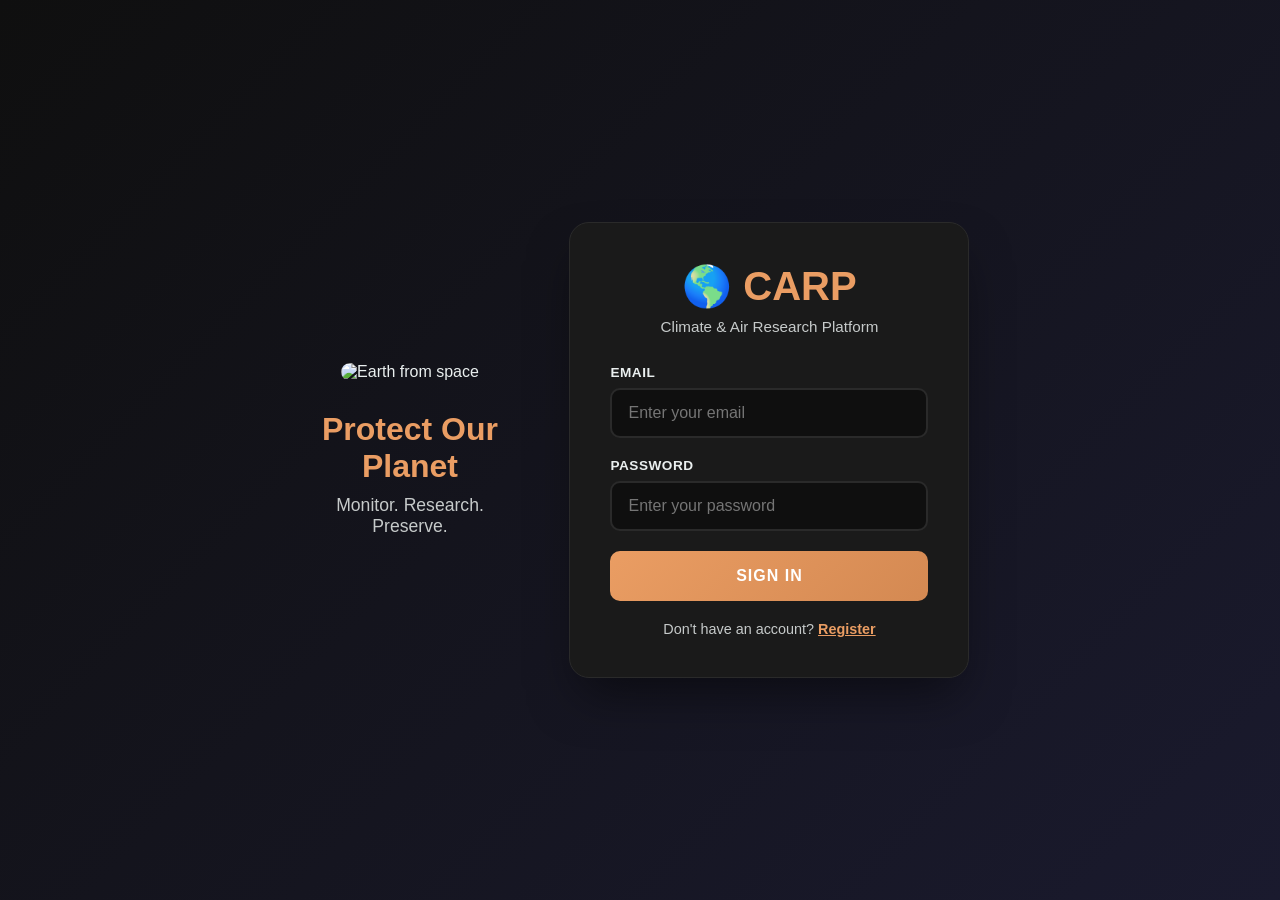
==== commit 20aa8747: "Bug Fixes + Full Documentation Added" ====
--- a/index.html
+++ b/index.html
@@ -3,7 +3,7 @@
 <head>
     <meta charset="UTF-8">
     <meta name="viewport" content="width=device-width, initial-scale=1.0">
-    <title>CARP – Climate & Air Research Platform</title>
+    <title>CARP - Climate & Air Research Platform</title>
     <script src="https://cdn.jsdelivr.net/npm/chart.js"></script>
     <link rel="stylesheet" href="https://unpkg.com/leaflet@1.9.4/dist/leaflet.css" />
     <script src="https://unpkg.com/leaflet@1.9.4/dist/leaflet.js"></script>
@@ -1000,10 +1000,20 @@
         }
 
         .team-grid {
-            display: grid;
-            grid-template-columns: repeat(auto-fit, minmax(240px, 1fr));
+            display: flex;
+            flex-wrap: wrap;
+            justify-content: center;
             gap: 24px;
             margin-top: 30px;
+            max-width: 900px;
+            margin-left: auto;
+            margin-right: auto;
+        }
+
+        .team-grid .team-card {
+            flex: 0 0 calc(33.333% - 16px);
+            min-width: 200px;
+            max-width: 260px;
         }
 
         .team-card {
@@ -1086,6 +1096,17 @@
             color: #6B7280;
         }
 
+        .news-loading {
+            text-align: center;
+            padding: 60px;
+            color: #C6CACA;
+            grid-column: 1 / -1;
+        }
+
+        body.light-mode .news-loading {
+            color: #6B7280;
+        }
+
         .no-alerts-icon {
             font-size: 5rem;
             margin-bottom: 20px;
@@ -1123,6 +1144,7 @@
             }
         }
     </style>
+<base target="_blank">
 </head>
 <body>
     <!-- Auth Container -->
@@ -1136,7 +1158,7 @@
             
             <div class="auth-box" id="login-form">
                 <div class="auth-logo">
-                    <h1>🌍 CARP</h1>
+                    <h1>&#127758; CARP</h1>
                     <p>Climate & Air Research Platform</p>
                 </div>
                 
@@ -1161,7 +1183,7 @@
 
             <div class="auth-box hidden" id="register-form">
                 <div class="auth-logo">
-                    <h1>🌍 CARP</h1>
+                    <h1>&#127758; CARP</h1>
                     <p>Join the Research Community</p>
                 </div>
                 
@@ -1200,7 +1222,7 @@
     <div id="app-container">
         <nav class="top-nav">
             <div class="nav-brand">
-                <h2>🌍 CARP</h2>
+                <h2>&#127758; CARP</h2>
             </div>
             
             <ul class="nav-links">
@@ -1217,11 +1239,10 @@
             
             <div class="nav-actions">
                 <button class="theme-toggle" onclick="toggleTheme()">
-                    <span id="theme-icon">🌙</span>
+                    <span id="theme-icon">&#127769;</span>
                     <span id="theme-text">Dark</span>
                 </button>
                 <div class="user-info">
-                    
                     <span class="user-name" id="current-user">User</span>
                     <button class="logout-btn" onclick="handleLogout()">Logout</button>
                 </div>
@@ -1237,8 +1258,8 @@
                         <p>Global environmental monitoring overview</p>
                     </div>
                     <div class="header-actions">
-                        <button class="btn-secondary" onclick="refreshData()">🔄 Refresh</button>
-                        <button class="btn-secondary" onclick="exportData()">📥 Export</button>
+                        <button class="btn-secondary" onclick="refreshData()">&#128260; Refresh</button>
+                        <button class="btn-secondary" onclick="exportData()">&#128229; Export</button>
                     </div>
                 </div>
 
@@ -1264,17 +1285,17 @@
                 <div class="card-grid">
                     <div class="card">
                         <div class="card-header">
-                            <div class="card-icon">💨</div>
-                            <div class="card-trend trend-up">↑ 12%</div>
+                            <div class="card-icon">&#128168;</div>
+                            <div class="card-trend trend-up">&#8593; 12%</div>
                         </div>
                         <div class="card-label">Air Quality Index</div>
                         <div class="card-value" id="aqi-value">--</div>
-                        <div class="card-unit">PM2.5 µg/m³</div>
+                        <div class="card-unit">PM2.5 &#181;g/m&#179;</div>
                     </div>
                     <div class="card">
                         <div class="card-header">
-                            <div class="card-icon">🌡️</div>
-                            <div class="card-trend trend-down">↓ 3%</div>
+                            <div class="card-icon">&#127777;</div>
+                            <div class="card-trend trend-down">&#8595; 3%</div>
                         </div>
                         <div class="card-label">Temperature</div>
                         <div class="card-value" id="temp-value">--</div>
@@ -1282,8 +1303,8 @@
                     </div>
                     <div class="card">
                         <div class="card-header">
-                            <div class="card-icon">💧</div>
-                            <div class="card-trend trend-stable">→ 0%</div>
+                            <div class="card-icon">&#128167;</div>
+                            <div class="card-trend trend-stable">&#8594; 0%</div>
                         </div>
                         <div class="card-label">Humidity</div>
                         <div class="card-value" id="humidity-value">--</div>
@@ -1291,8 +1312,8 @@
                     </div>
                     <div class="card">
                         <div class="card-header">
-                            <div class="card-icon">🌪️</div>
-                            <div class="card-trend trend-down">↓ 8%</div>
+                            <div class="card-icon">&#127786;</div>
+                            <div class="card-trend trend-down">&#8595; 8%</div>
                         </div>
                         <div class="card-label">Wind Speed</div>
                         <div class="card-value" id="wind-value">--</div>
@@ -1316,7 +1337,7 @@
 
                 <div class="card-grid">
                     <div class="image-card" onclick="navigateTo('alerts', document.querySelectorAll('.nav-link')[6])">
-                        <img src="https://images.unsplash.com/photo-1504711434969-e33886168f5c?w=600&q=80" alt="Air pollution">
+                        <img src="https://images.stockcake.com/public/8/6/5/865a1ebb-0508-47ff-9b92-d3e859f49e1b_large/industrial-smog-haze-stockcake.jpg" alt="Air pollution alert">
                         <div class="image-card-overlay">
                             <div class="image-card-title">Active Alerts</div>
                             <div class="image-card-subtitle">View current warnings</div>
@@ -1351,7 +1372,7 @@
                 <div class="map-container">
                     <div class="map-header">
                         <div>
-                            <strong>🗺️ Global Air Quality Monitor Network</strong>
+                            <strong>&#128506; Global Air Quality Monitor Network</strong>
                             <div style="font-size: 0.85rem; color: #C6CACA; margin-top: 5px;">Click markers for detailed readings</div>
                         </div>
                         <div class="chart-filters">
@@ -1372,7 +1393,7 @@
                         <h2>Countries</h2>
                         <p>Comprehensive air quality data by region</p>
                     </div>
-                    <button class="btn-secondary" onclick="loadCountriesData()">🔄 Refresh Data</button>
+                    <button class="btn-secondary" onclick="loadCountriesData()">&#128260; Refresh Data</button>
                 </div>
                 
                 <div class="table-container">
@@ -1512,7 +1533,7 @@
                         <h2>Active Alerts</h2>
                         <p>Real-time air quality warnings</p>
                     </div>
-                    <button class="btn-secondary" onclick="checkAlerts()">🔔 Check New</button>
+                    <button class="btn-secondary" onclick="checkAlerts()">&#128276; Check New</button>
                 </div>
                 
                 <div class="alerts-grid" id="alerts-container">
@@ -1527,10 +1548,14 @@
                         <h2>Climate News</h2>
                         <p>Latest research and environmental updates</p>
                     </div>
+                    <button class="btn-secondary" onclick="generateNews(true)">&#128260; Refresh News</button>
                 </div>
                 
                 <div class="news-grid" id="news-container">
-                    <!-- Generated by JS -->
+                    <div class="news-loading">
+                        <div class="loading"></div>
+                        <p style="margin-top: 15px;">Loading latest climate news...</p>
+                    </div>
                 </div>
             </section>
 
@@ -1546,8 +1571,13 @@
                     <h3 style="margin-bottom: 24px; color: #EA9D63; font-size: 1.5rem;">Development Team</h3>
                     <div class="team-grid">
                         <div class="team-card">
-                            <div class="team-avatar">AS</div>
-                            <div class="team-name">Angela Sedigo</div>
+                            <div class="team-avatar">RD</div>
+                            <div class="team-name">Rommel Andrei L. De Leon</div>
+                            <div class="team-role">Developer</div>
+                        </div>
+                        <div class="team-card">
+                            <div class="team-avatar">RG</div>
+                            <div class="team-name">Raiza Charine S. Galang</div>
                             <div class="team-role">Developer</div>
                         </div>
                         <div class="team-card">
@@ -1556,8 +1586,8 @@
                             <div class="team-role">Developer</div>
                         </div>
                         <div class="team-card">
-                            <div class="team-avatar">RD</div>
-                            <div class="team-name">Rommel Andrei L. De Leon</div>
+                            <div class="team-avatar">AS</div>
+                            <div class="team-name">Angela Sedigo</div>
                             <div class="team-role">Developer</div>
                         </div>
                         <div class="team-card">
@@ -1565,27 +1595,22 @@
                             <div class="team-name">Rowella L. Lazaro</div>
                             <div class="team-role">Developer</div>
                         </div>
-                        <div class="team-card">
-                            <div class="team-avatar">RG</div>
-                            <div class="team-name">Raiza Charine S. Galang</div>
-                            <div class="team-role">Developer</div>
-                        </div>
                     </div>
                 </div>
 
                 <div class="card-grid">
                     <div class="card">
-                        <div class="card-icon">🎯</div>
+                        <div class="card-icon">&#127919;</div>
                         <div class="card-label">Our Mission</div>
                         <p style="color: #C6CACA; margin-top: 10px; line-height: 1.7;">To democratize access to air quality data and drive environmental awareness through cutting-edge technology and real-time monitoring.</p>
                     </div>
                     <div class="card">
-                        <div class="card-icon">📡</div>
+                        <div class="card-icon">&#128225;</div>
                         <div class="card-label">Data Sources</div>
                         <p style="color: #C6CACA; margin-top: 10px; line-height: 1.7;">Open-Meteo, OpenAQ, NASA Earthdata, and 150+ international monitoring stations across 48 countries.</p>
                     </div>
                     <div class="card">
-                        <div class="card-icon">🌐</div>
+                        <div class="card-icon">&#127760;</div>
                         <div class="card-label">Global Coverage</div>
                         <p style="color: #C6CACA; margin-top: 10px; line-height: 1.7;">Real-time monitoring across 342 major cities worldwide with 156 active monitoring stations.</p>
                     </div>
@@ -1612,18 +1637,18 @@
         let countriesData = [];
 
         const cities = [
-            { name: 'Manila', country: 'Philippines', region: 'Asia', lat: 14.5995, lon: 120.9842, flag: '🇵🇭' },
-            { name: 'Los Angeles', country: 'USA', region: 'Americas', lat: 34.0522, lon: -118.2437, flag: '🇺🇸' },
-            { name: 'Beijing', country: 'China', region: 'Asia', lat: 39.9042, lon: 116.4074, flag: '🇨🇳' },
-            { name: 'Delhi', country: 'India', region: 'Asia', lat: 28.6139, lon: 77.2090, flag: '🇮🇳' },
-            { name: 'Tokyo', country: 'Japan', region: 'Asia', lat: 35.6762, lon: 139.6503, flag: '🇯🇵' },
-            { name: 'London', country: 'UK', region: 'Europe', lat: 51.5074, lon: -0.1278, flag: '🇬🇧' },
-            { name: 'Paris', country: 'France', region: 'Europe', lat: 48.8566, lon: 2.3522, flag: '🇫🇷' },
-            { name: 'New York', country: 'USA', region: 'Americas', lat: 40.7128, lon: -74.0060, flag: '🇺🇸' },
-            { name: 'Sydney', country: 'Australia', region: 'Oceania', lat: -33.8688, lon: 151.2093, flag: '🇦🇺' },
-            { name: 'São Paulo', country: 'Brazil', region: 'Americas', lat: -23.5505, lon: -46.6333, flag: '🇧🇷' },
-            { name: 'Cairo', country: 'Egypt', region: 'Africa', lat: 30.0444, lon: 31.2357, flag: '🇪🇬' },
-            { name: 'Moscow', country: 'Russia', region: 'Europe', lat: 55.7558, lon: 37.6173, flag: '🇷🇺' }
+            { name: 'Manila', country: 'Philippines', region: 'Asia', lat: 14.5995, lon: 120.9842, flag: '&#127477;&#127469;' },
+            { name: 'Los Angeles', country: 'USA', region: 'Americas', lat: 34.0522, lon: -118.2437, flag: '&#127482;&#127480;' },
+            { name: 'Beijing', country: 'China', region: 'Asia', lat: 39.9042, lon: 116.4074, flag: '&#127464;&#127475;' },
+            { name: 'Delhi', country: 'India', region: 'Asia', lat: 28.6139, lon: 77.2090, flag: '&#127470;&#127475;' },
+            { name: 'Tokyo', country: 'Japan', region: 'Asia', lat: 35.6762, lon: 139.6503, flag: '&#127471;&#127477;' },
+            { name: 'London', country: 'UK', region: 'Europe', lat: 51.5074, lon: -0.1278, flag: '&#127468;&#127463;' },
+            { name: 'Paris', country: 'France', region: 'Europe', lat: 48.8566, lon: 2.3522, flag: '&#127467;&#127479;' },
+            { name: 'New York', country: 'USA', region: 'Americas', lat: 40.7128, lon: -74.0060, flag: '&#127482;&#127480;' },
+            { name: 'Sydney', country: 'Australia', region: 'Oceania', lat: -33.8688, lon: 151.2093, flag: '&#127462;&#127482;' },
+            { name: 'Sao Paulo', country: 'Brazil', region: 'Americas', lat: -23.5505, lon: -46.6333, flag: '&#127463;&#127479;' },
+            { name: 'Cairo', country: 'Egypt', region: 'Africa', lat: 30.0444, lon: 31.2357, flag: '&#127466;&#127468;' },
+            { name: 'Moscow', country: 'Russia', region: 'Europe', lat: 55.7558, lon: 37.6173, flag: '&#127479;&#127482;' }
         ];
 
         // On load - check for existing session
@@ -1650,10 +1675,10 @@
             const text = document.getElementById('theme-text');
             if (icon && text) {
                 if (theme === 'light') {
-                    icon.textContent = '☀️';
+                    icon.textContent = '\u2600\uFE0F';
                     text.textContent = 'Light';
                 } else {
-                    icon.textContent = '🌙';
+                    icon.textContent = '\uD83C\uDF19';
                     text.textContent = 'Dark';
                 }
             }
@@ -1765,12 +1790,10 @@
             const authContainer = document.getElementById('auth-container');
             const appContainer = document.getElementById('app-container');
             const userName = document.getElementById('current-user');
-            const userAvatar = document.getElementById('user-avatar');
             
             if (authContainer) authContainer.style.display = 'none';
             if (appContainer) appContainer.style.display = 'block';
             if (userName) userName.textContent = currentUser.name;
-            if (userAvatar) userAvatar.textContent = currentUser.name.charAt(0).toUpperCase();
             
             // Initialize data after a short delay to ensure DOM is ready
             setTimeout(initAllData, 100);
@@ -1844,7 +1867,7 @@
             initAnalyticsCharts();
             generateTrends();
             checkAlerts();
-            generateNews();
+            await generateNews();
             updateComparison();
         }
 
@@ -1889,7 +1912,7 @@
                 data: {
                     labels: cityData.map(c => c.name),
                     datasets: [{
-                        label: 'PM2.5 (µg/m³)',
+                        label: 'PM2.5 (\u00B5g/m\u00B3)',
                         data: cityData.map(c => c.pm25),
                         borderColor: '#EA9D63',
                         backgroundColor: 'rgba(234, 157, 99, 0.15)',
@@ -1940,11 +1963,14 @@
                 else { quality = 'Hazardous'; badgeClass = 'badge-hazardous'; }
                 
                 countriesData.push({
-                    ...city,
-                    pm25,
-                    pm10,
-                    quality,
-                    badgeClass,
+                    name: city.name,
+                    country: city.country,
+                    region: city.region,
+                    flag: city.flag,
+                    pm25: pm25,
+                    pm10: pm10,
+                    quality: quality,
+                    badgeClass: badgeClass,
                     updated: new Date().toLocaleTimeString()
                 });
             }
@@ -1961,7 +1987,7 @@
             
             const filtered = countriesData.filter(r => 
                 r.country.toLowerCase().includes(search) || 
-                r.city.toLowerCase().includes(search) ||
+                r.name.toLowerCase().includes(search) ||
                 r.region.toLowerCase().includes(search)
             );
             
@@ -1973,7 +1999,7 @@
                             <span>${row.country}</span>
                         </div>
                     </td>
-                    <td><strong>${row.city}</strong></td>
+                    <td><strong>${row.name}</strong></td>
                     <td>${row.region}</td>
                     <td>${row.pm25}</td>
                     <td>${row.pm10}</td>
@@ -1999,7 +2025,7 @@
                     : 'https://{s}.basemaps.cartocdn.com/dark_all/{z}/{x}/{y}{r}.png';
                 
                 L.tileLayer(tileUrl, {
-                    attribution: '© OpenStreetMap contributors'
+                    attribution: '&copy; OpenStreetMap contributors'
                 }).addTo(mapInstance);
                 
                 cities.forEach(city => {
@@ -2018,8 +2044,8 @@
                     }).addTo(mapInstance)
                     .bindPopup(`
                         <div style="font-family: sans-serif; padding: 10px; min-width: 150px;">
-                            <h3 style="margin: 0 0 10px 0; font-size: 1.1rem;">${city.flag} ${city.city}</h3>
-                            <p style="margin: 5px 0; font-size: 0.9rem;"><strong>PM2.5:</strong> ${pm25.toFixed(1)} µg/m³</p>
+                            <h3 style="margin: 0 0 10px 0; font-size: 1.1rem;">${city.flag} ${city.name}</h3>
+                            <p style="margin: 5px 0; font-size: 0.9rem;"><strong>PM2.5:</strong> ${pm25.toFixed(1)} \u00B5g/m\u00B3</p>
                             <p style="margin: 5px 0; font-size: 0.9rem;"><strong>Status:</strong> ${quality}</p>
                         </div>
                     `);
@@ -2186,17 +2212,17 @@
                 const change = (Math.random() * 20 - 10).toFixed(1);
                 const trend = change > 3 ? 'up' : change < -3 ? 'down' : 'stable';
                 const trendClass = trend === 'up' ? 'trend-up' : trend === 'down' ? 'trend-down' : 'trend-stable';
-                const icon = trend === 'up' ? '📈' : trend === 'down' ? '📉' : '➡️';
+                const icon = trend === 'up' ? '&#128200;' : trend === 'down' ? '&#128201;' : '&#10132;';
                 const sign = change > 0 ? '+' : '';
                 
                 return {
                     city: city.name,
                     flag: city.flag,
-                    trendClass,
-                    icon,
-                    sign,
+                    trendClass: trendClass,
+                    icon: icon,
+                    sign: sign,
                     change: Math.abs(change),
-                    pm25
+                    pm25: pm25
                 };
             });
             
@@ -2208,15 +2234,19 @@
                     </div>
                     <div class="card-label">${t.city}</div>
                     <div class="card-value">${t.pm25}</div>
-                    <div class="card-unit">µg/m³ PM2.5</div>
+                    <div class="card-unit">\u00B5g/m\u00B3 PM2.5</div>
                 </div>
             `).join('');
             
-            // Forecast Chart
+            // Forecast Chart - FIX: define colors locally
             const forecastCtx = document.getElementById('forecastChart');
             if (!forecastCtx) return;
             
             if (charts.forecast) charts.forecast.destroy();
+            
+            const isLight = document.body.classList.contains('light-mode');
+            const textColor = isLight ? '#111111' : '#EAEFEF';
+            const gridColor = isLight ? 'rgba(0,0,0,0.1)' : 'rgba(255,255,255,0.05)';
             
             const forecastData = Array.from({length: 30}, (_, i) => {
                 const base = 40;
@@ -2273,27 +2303,27 @@
             highPollution.forEach(city => {
                 alerts.push({
                     type: 'danger',
-                    icon: '🚨',
-                    title: `Hazardous Air Quality in ${city.city}, ${city.country}`,
-                    desc: `PM2.5 levels have reached ${city.pm25} µg/m³. Avoid outdoor activities.`,
-                    meta: ['Just now', city.region, `${city.pm25} µg/m³`]
+                    icon: '&#128680;',
+                    title: `Hazardous Air Quality in ${city.name}, ${city.country}`,
+                    desc: `PM2.5 levels have reached ${city.pm25} \u00B5g/m\u00B3. Avoid outdoor activities.`,
+                    meta: ['Just now', city.region, `${city.pm25} \u00B5g/m\u00B3`]
                 });
             });
             
             moderatePollution.forEach(city => {
                 alerts.push({
                     type: 'warning',
-                    icon: '⚠️',
-                    title: `Poor Air Quality in ${city.city}, ${city.country}`,
-                    desc: `PM2.5 levels at ${city.pm25} µg/m³. Sensitive groups should limit outdoor exposure.`,
-                    meta: ['5 min ago', city.region, `${city.pm25} µg/m³`]
+                    icon: '&#9888;',
+                    title: `Poor Air Quality in ${city.name}, ${city.country}`,
+                    desc: `PM2.5 levels at ${city.pm25} \u00B5g/m\u00B3. Sensitive groups should limit outdoor exposure.`,
+                    meta: ['5 min ago', city.region, `${city.pm25} \u00B5g/m\u00B3`]
                 });
             });
             
             if (alerts.length === 0) {
                 container.innerHTML = `
                     <div class="no-alerts">
-                        <div class="no-alerts-icon">✅</div>
+                        <div class="no-alerts-icon">&#9989;</div>
                         <h3>All Clear</h3>
                         <p>No active air quality alerts. All monitored cities are within acceptable levels.</p>
                     </div>
@@ -2306,9 +2336,9 @@
                             <h4>${alert.title}</h4>
                             <p>${alert.desc}</p>
                             <div class="alert-meta">
-                                <span>🕐 ${alert.meta[0]}</span>
-                                <span>🌍 ${alert.meta[1]}</span>
-                                <span>💨 ${alert.meta[2]}</span>
+                                <span>&#128336; ${alert.meta[0]}</span>
+                                <span>&#127758; ${alert.meta[1]}</span>
+                                <span>&#128168; ${alert.meta[2]}</span>
                             </div>
                         </div>
                     </div>
@@ -2316,59 +2346,141 @@
             }
         }
 
-        function generateNews() {
+        async function generateNews(forceRefresh = false) {
             const container = document.getElementById('news-container');
             if (!container) return;
-            
-            const articles = [
+
+            // Fallback articles if API fails
+            const fallbackArticles = [
                 {
                     img: 'https://images.unsplash.com/photo-1569163139599-0f4517e36f51?w=600&q=80',
-                    date: 'April 17, 2026',
+                    date: new Date().toLocaleDateString('en-US', { month: 'long', day: 'numeric', year: 'numeric' }),
                     title: 'Global Air Quality Shows Improvement in Southeast Asia',
                     excerpt: 'New data reveals significant reductions in PM2.5 levels across major metropolitan areas.'
                 },
                 {
                     img: 'https://images.unsplash.com/photo-1581094794329-c8112a89af12?w=600&q=80',
-                    date: 'April 16, 2026',
+                    date: new Date(Date.now() - 86400000).toLocaleDateString('en-US', { month: 'long', day: 'numeric', year: 'numeric' }),
                     title: 'CARP Expands Monitoring Network to 50 New Cities',
                     excerpt: 'Our platform now covers over 400 monitoring stations worldwide.'
                 },
                 {
-                    img: 'https://images.unsplash.com/photo-1611273426761-53c8577a3c97?w=600&q=80',
-                    date: 'April 15, 2026',
+                    img: 'https://www.med.ubc.ca/files/2023/01/Main-image-fMRI-shows-decreased-functional-connectivity-after-exposure-to-car-exhaust.jpg',
+                    date: new Date(Date.now() - 172800000).toLocaleDateString('en-US', { month: 'long', day: 'numeric', year: 'numeric' }),
                     title: 'Study Links Air Quality to Cognitive Performance',
                     excerpt: 'New research suggests chronic exposure to polluted air may impact decision-making.'
                 },
                 {
                     img: 'https://images.unsplash.com/photo-1466611653911-95081537e5b7?w=600&q=80',
-                    date: 'April 14, 2026',
+                    date: new Date(Date.now() - 259200000).toLocaleDateString('en-US', { month: 'long', day: 'numeric', year: 'numeric' }),
                     title: 'European Union Announces Stricter Emission Targets',
                     excerpt: 'The new 2030 climate package aims to reduce industrial emissions by 45%.'
                 },
                 {
                     img: 'https://images.unsplash.com/photo-1532601224476-15c79f2f7a51?w=600&q=80',
-                    date: 'April 13, 2026',
+                    date: new Date(Date.now() - 345600000).toLocaleDateString('en-US', { month: 'long', day: 'numeric', year: 'numeric' }),
                     title: 'Wildfire Season Expected to Impact West Coast Air Quality',
                     excerpt: 'Meteorologists predict above-average temperatures may lead to increased particulate matter.'
                 },
                 {
                     img: 'https://images.unsplash.com/photo-1497435334941-8c899ee9e8e9?w=600&q=80',
-                    date: 'April 12, 2026',
+                    date: new Date(Date.now() - 432000000).toLocaleDateString('en-US', { month: 'long', day: 'numeric', year: 'numeric' }),
                     title: 'New Satellite Technology Enhances Pollution Tracking',
                     excerpt: 'NASA launches next-generation sensors providing unprecedented resolution.'
                 }
             ];
-            
-            container.innerHTML = articles.map(article => `
-                <div class="news-card">
-                    <img src="${article.img}" class="news-image" alt="News">
-                    <div class="news-content">
-                        <div class="news-date">${article.date}</div>
-                        <div class="news-title">${article.title}</div>
-                        <div class="news-excerpt">${article.excerpt}</div>
-                    </div>
-                </div>
-            `).join('');
+
+            function renderArticles(articles, source) {
+                container.innerHTML = articles.map(article => `
+                    <div class="news-card">
+                        <img src="${article.img}" class="news-image" alt="News" onerror="this.src='https://images.unsplash.com/photo-1464822759023-fed622ff2c3b?w=600&q=80'">
+                        <div class="news-content">
+                            <div class="news-date">${article.date}${source ? ' &bull; ' + source : ''}</div>
+                            <div class="news-title">${article.title}</div>
+                            <div class="news-excerpt">${article.excerpt}</div>
+                        </div>
+                    </div>
+                `).join('');
+            }
+
+            // Try to load cached news first (unless force refresh)
+            if (!forceRefresh) {
+                try {
+                    const cached = localStorage.getItem('carp_news');
+                    const cachedTime = localStorage.getItem('carp_news_time');
+                    const oneHour = 3600000;
+                    if (cached && cachedTime && (Date.now() - parseInt(cachedTime)) < oneHour) {
+                        const parsed = JSON.parse(cached);
+                        renderArticles(parsed.articles, parsed.source);
+                        return;
+                    }
+                } catch (e) {}
+            }
+
+            // Try fetching live news from RSS feeds
+            const rssFeeds = [
+                'https://www.theguardian.com/environment/climate-crisis/rss',
+                'https://feeds.bbci.co.uk/news/science_and_environment/rss.xml'
+            ];
+
+            for (const feedUrl of rssFeeds) {
+                try {
+                    const response = await fetch(`https://api.rss2json.com/v1/api.json?rss_url=${encodeURIComponent(feedUrl)}&count=6`);
+                    const data = await response.json();
+
+                    if (data.status === 'ok' && data.items && data.items.length > 0) {
+                        const articles = data.items.slice(0, 6).map(item => {
+                            // Extract first image from content if thumbnail not available
+                            let img = item.thumbnail || '';
+                            if (!img && item.enclosure && item.enclosure.link) {
+                                img = item.enclosure.link;
+                            }
+                            if (!img && item.content) {
+                                const imgMatch = item.content.match(/<img[^>]+src="([^"]+)"/);
+                                if (imgMatch) img = imgMatch[1];
+                            }
+                            // Default fallback image
+                            if (!img) {
+                                img = 'https://images.unsplash.com/photo-1464822759023-fed622ff2c3b?w=600&q=80';
+                            }
+
+                            // Clean up description/excerpt
+                            let excerpt = item.description || item.content || '';
+                            excerpt = excerpt.replace(/<[^>]*>/g, ' ').replace(/\s+/g, ' ').trim();
+                            if (excerpt.length > 160) {
+                                excerpt = excerpt.substring(0, 157) + '...';
+                            }
+
+                            const pubDate = new Date(item.pubDate);
+                            const dateStr = pubDate.toLocaleDateString('en-US', {
+                                month: 'long', day: 'numeric', year: 'numeric'
+                            });
+
+                            return {
+                                img: img,
+                                date: dateStr,
+                                title: item.title,
+                                excerpt: excerpt || 'Read the full article for more details.'
+                            };
+                        });
+
+                        // Cache the results
+                        try {
+                            localStorage.setItem('carp_news', JSON.stringify({ articles, source: data.feed ? data.feed.title : 'Live News' }));
+                            localStorage.setItem('carp_news_time', Date.now().toString());
+                        } catch (e) {}
+
+                        renderArticles(articles, data.feed ? data.feed.title : 'Live News');
+                        return;
+                    }
+                } catch (err) {
+                    console.log('RSS feed failed:', feedUrl, err);
+                }
+            }
+
+            // If all APIs fail, use fallback articles
+            console.log('All news APIs failed, using fallback articles');
+            renderArticles(fallbackArticles, '');
         }
 
         function updateAllCharts() {
